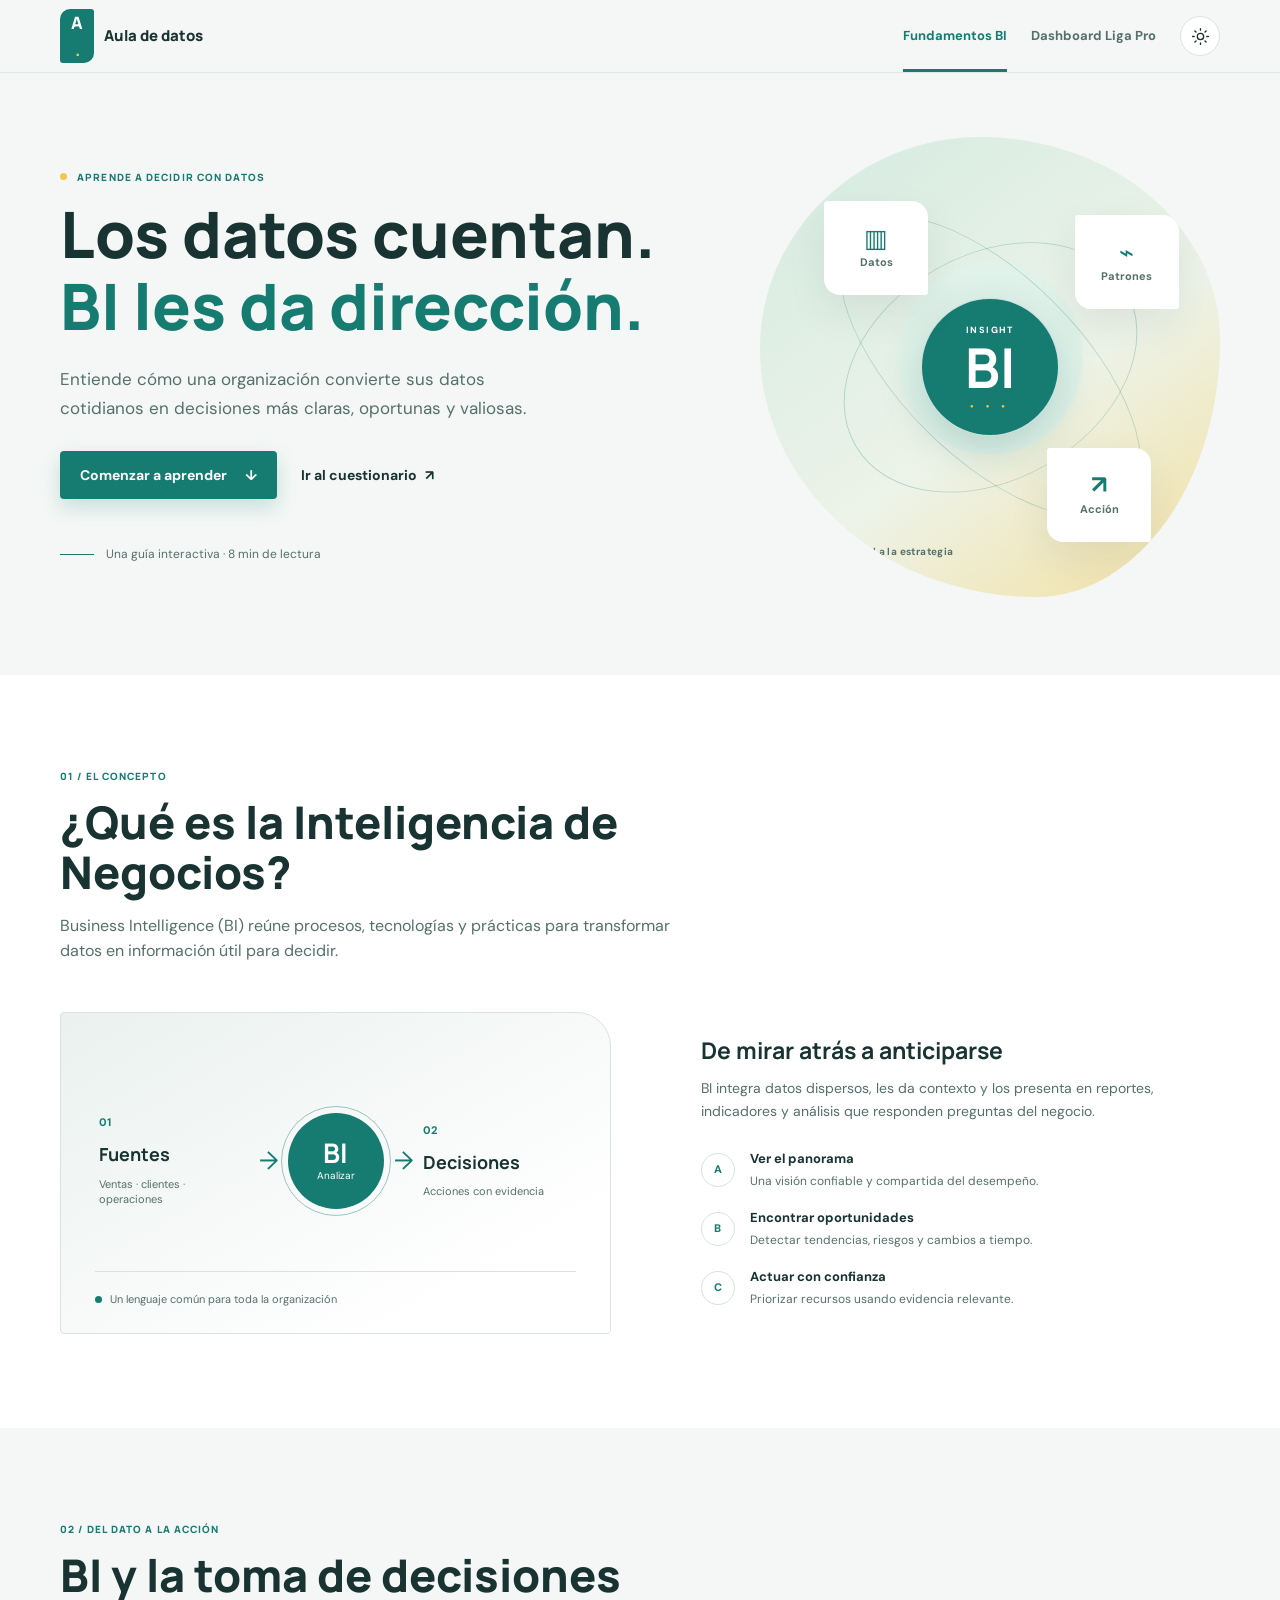
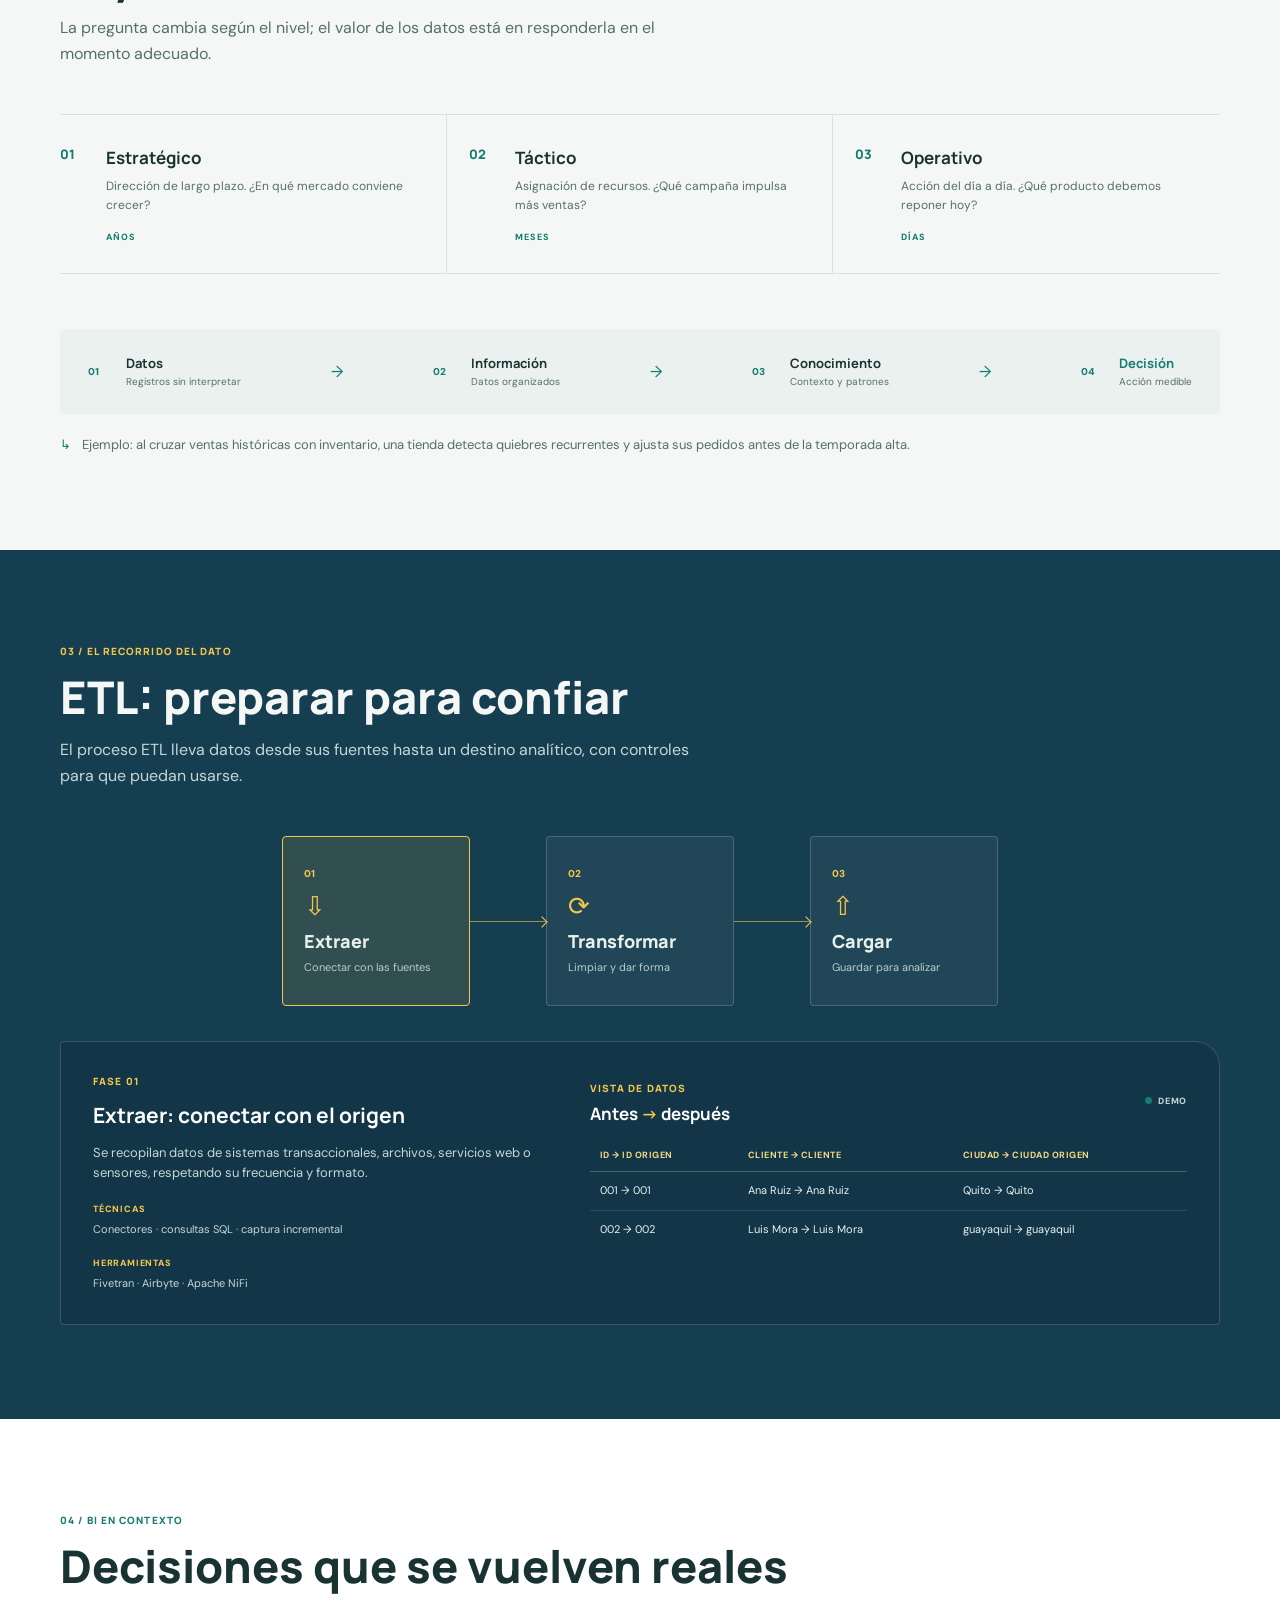
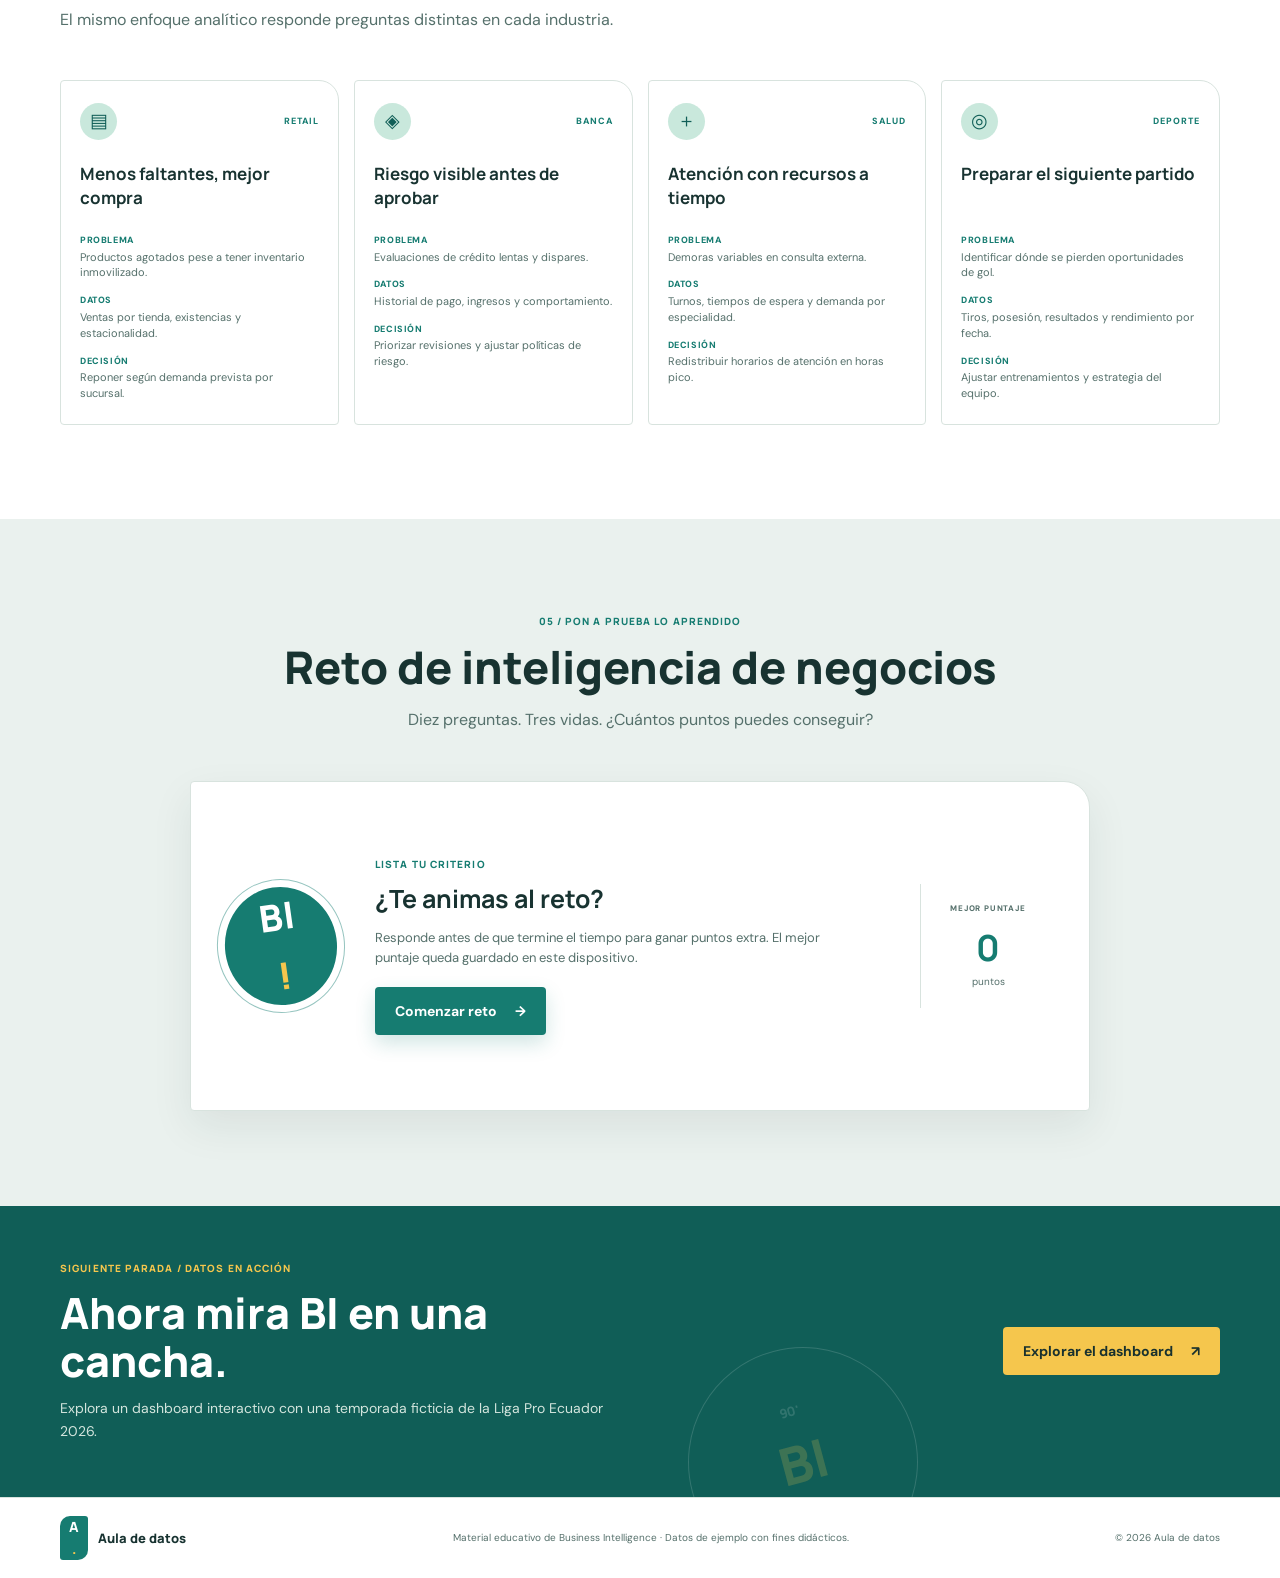
==== index.html @ c764fa33 "Versión 1 de mi sitio web sobre BI" ====
<!doctype html>
<html lang="es" data-theme="light">
<head>
	<meta charset="utf-8">
	<meta name="viewport" content="width=device-width, initial-scale=1">
	<meta name="description" content="Aprende los fundamentos de Business Intelligence, el proceso ETL y practica con un cuestionario interactivo.">
	<meta name="theme-color" content="#f4f7f5">
	<title>Fundamentos de BI | Aula de datos</title>
	<link rel="preconnect" href="https://fonts.googleapis.com">
	<link rel="preconnect" href="https://fonts.gstatic.com" crossorigin>
	<link href="https://fonts.googleapis.com/css2?family=DM+Sans:wght@400;500;600;700&family=Manrope:wght@500;600;700;800&display=swap" rel="stylesheet">
	<link rel="stylesheet" href="css/styles.css">
	<link rel="stylesheet" href="css/quiz.css">
	<script src="js/main.js" defer></script>
	<script src="js/quiz.js" defer></script>
</head>
<body>
	<a class="skip-link" href="#contenido">Saltar al contenido</a>
	<header class="site-header">
		<nav class="navbar container" aria-label="Navegación principal">
			<a class="brand" href="index.html" aria-label="Aula de datos, inicio">
				<span class="brand-mark" aria-hidden="true">A<span>.</span></span>
				<span>Aula de datos</span>
			</a>
			<button class="nav-toggle icon-button" type="button" aria-label="Abrir menú" aria-expanded="false" aria-controls="nav-links">
				<svg viewBox="0 0 24 24" aria-hidden="true"><path d="M4 7h16M4 12h16M4 17h16"/></svg>
			</button>
			<div class="nav-links" id="nav-links">
				<a class="nav-link active" aria-current="page" href="index.html">Fundamentos BI</a>
				<a class="nav-link" href="dashboard.html">Dashboard Liga Pro</a>
				<button class="theme-toggle icon-button" type="button" aria-label="Activar modo oscuro" title="Cambiar tema">
					<svg class="theme-sun" viewBox="0 0 24 24" aria-hidden="true"><circle cx="12" cy="12" r="4"/><path d="M12 2v2m0 16v2M4.93 4.93l1.42 1.42m11.3 11.3 1.42 1.42M2 12h2m16 0h2M4.93 19.07l1.42-1.42m11.3-11.3 1.42-1.42"/></svg>
				</button>
			</div>
		</nav>
	</header>

	<main id="contenido">
		<section class="hero container" aria-labelledby="hero-title">
			<div class="hero-copy">
				<p class="eyebrow"><span class="eyebrow-dot"></span> APRENDE A DECIDIR CON DATOS</p>
				<h1 id="hero-title">Los datos cuentan.<br><span>BI les da dirección.</span></h1>
				<p class="hero-lede">Entiende cómo una organización convierte sus datos cotidianos en decisiones más claras, oportunas y valiosas.</p>
				<div class="hero-actions">
					<a class="button button-primary" href="#que-es-bi">Comenzar a aprender <span aria-hidden="true">↓</span></a>
					<a class="text-link" href="#cuestionario">Ir al cuestionario <span aria-hidden="true">↗</span></a>
				</div>
				<div class="hero-meta"><span class="meta-rule"></span><span>Una guía interactiva · 8 min de lectura</span></div>
			</div>
			<div class="hero-art" aria-label="Ilustración de un flujo de información hacia decisiones" role="img">
				<div class="orbit orbit-one"></div><div class="orbit orbit-two"></div>
				<div class="data-node node-a"><span class="node-glyph">▥</span><span>Datos</span></div>
				<div class="data-node node-b"><span class="node-glyph">⌁</span><span>Patrones</span></div>
				<div class="data-node node-c"><span class="node-glyph">↗</span><span>Acción</span></div>
				<div class="hero-core"><span class="core-label">INSIGHT</span><strong>BI</strong><span class="core-dots">● ● ●</span></div>
				<span class="art-caption">De la señal a la estrategia</span>
			</div>
		</section>

		<section class="section section-paper" id="que-es-bi" aria-labelledby="bi-title">
			<div class="container">
				<div class="section-heading reveal">
					<p class="eyebrow">01 / EL CONCEPTO</p>
					<h2 id="bi-title">¿Qué es la Inteligencia de Negocios?</h2>
					<p>Business Intelligence (BI) reúne procesos, tecnologías y prácticas para transformar datos en información útil para decidir.</p>
				</div>
				<div class="bi-layout">
					<div class="bi-visual reveal" role="img" aria-label="Datos integrados y analizados se convierten en decisiones y resultados">
						<div class="bi-flow">
							<div class="flow-source"><span>01</span><b>Fuentes</b><small>Ventas · clientes · operaciones</small></div>
							<div class="flow-connector" aria-hidden="true">→</div>
							<div class="flow-hub"><span class="hub-ring"></span><b>BI</b><small>Analizar</small></div>
							<div class="flow-connector" aria-hidden="true">→</div>
							<div class="flow-source flow-outcome"><span>02</span><b>Decisiones</b><small>Acciones con evidencia</small></div>
						</div>
						<div class="visual-footnote"><span class="status-dot"></span> Un lenguaje común para toda la organización</div>
					</div>
					<div class="bi-copy reveal">
						<h3>De mirar atrás a anticiparse</h3>
						<p>BI integra datos dispersos, les da contexto y los presenta en reportes, indicadores y análisis que responden preguntas del negocio.</p>
						<div class="benefit-list">
							<div><span class="benefit-number">A</span><span><b>Ver el panorama</b><small>Una visión confiable y compartida del desempeño.</small></span></div>
							<div><span class="benefit-number">B</span><span><b>Encontrar oportunidades</b><small>Detectar tendencias, riesgos y cambios a tiempo.</small></span></div>
							<div><span class="benefit-number">C</span><span><b>Actuar con confianza</b><small>Priorizar recursos usando evidencia relevante.</small></span></div>
						</div>
					</div>
				</div>
			</div>
		</section>

		<section class="section" id="decisiones" aria-labelledby="decisiones-title">
			<div class="container">
				<div class="section-heading reveal">
					<p class="eyebrow">02 / DEL DATO A LA ACCIÓN</p>
					<h2 id="decisiones-title">BI y la toma de decisiones</h2>
					<p>La pregunta cambia según el nivel; el valor de los datos está en responderla en el momento adecuado.</p>
				</div>
				<div class="decision-grid">
					<article class="decision-card reveal"><span class="decision-index">01</span><div><h3>Estratégico</h3><p>Dirección de largo plazo. ¿En qué mercado conviene crecer?</p></div><span class="decision-horizon">AÑOS</span></article>
					<article class="decision-card reveal"><span class="decision-index">02</span><div><h3>Táctico</h3><p>Asignación de recursos. ¿Qué campaña impulsa más ventas?</p></div><span class="decision-horizon">MESES</span></article>
					<article class="decision-card reveal"><span class="decision-index">03</span><div><h3>Operativo</h3><p>Acción del día a día. ¿Qué producto debemos reponer hoy?</p></div><span class="decision-horizon">DÍAS</span></article>
				</div>
				<div class="knowledge-flow reveal" aria-label="Ciclo de creación de conocimiento">
					<div class="knowledge-step"><span>01</span><b>Datos</b><small>Registros sin interpretar</small></div><span class="flow-arrow" aria-hidden="true">→</span>
					<div class="knowledge-step"><span>02</span><b>Información</b><small>Datos organizados</small></div><span class="flow-arrow" aria-hidden="true">→</span>
					<div class="knowledge-step"><span>03</span><b>Conocimiento</b><small>Contexto y patrones</small></div><span class="flow-arrow" aria-hidden="true">→</span>
					<div class="knowledge-step knowledge-final"><span>04</span><b>Decisión</b><small>Acción medible</small></div>
				</div>
				<p class="decision-example reveal"><span aria-hidden="true">↳</span> Ejemplo: al cruzar ventas históricas con inventario, una tienda detecta quiebres recurrentes y ajusta sus pedidos antes de la temporada alta.</p>
			</div>
		</section>

		<section class="section section-ink" id="etl" aria-labelledby="etl-title">
			<div class="container">
				<div class="section-heading section-heading-light reveal">
					<p class="eyebrow">03 / EL RECORRIDO DEL DATO</p>
					<h2 id="etl-title">ETL: preparar para confiar</h2>
					<p>El proceso ETL lleva datos desde sus fuentes hasta un destino analítico, con controles para que puedan usarse.</p>
				</div>
				<div class="etl-flow reveal" role="group" aria-label="Selecciona una fase del proceso ETL">
					<button class="etl-phase is-active" type="button" data-etl-phase="extract" aria-pressed="true"><span class="etl-step">01</span><span class="etl-icon" aria-hidden="true">⇩</span><span class="etl-name">Extraer</span><span class="etl-desc">Conectar con las fuentes</span></button>
					<span class="etl-link" aria-hidden="true"></span>
					<button class="etl-phase" type="button" data-etl-phase="transform" aria-pressed="false"><span class="etl-step">02</span><span class="etl-icon" aria-hidden="true">⟳</span><span class="etl-name">Transformar</span><span class="etl-desc">Limpiar y dar forma</span></button>
					<span class="etl-link" aria-hidden="true"></span>
					<button class="etl-phase" type="button" data-etl-phase="load" aria-pressed="false"><span class="etl-step">03</span><span class="etl-icon" aria-hidden="true">⇧</span><span class="etl-name">Cargar</span><span class="etl-desc">Guardar para analizar</span></button>
				</div>
				<div class="etl-detail reveal" aria-live="polite">
					<div class="etl-description"><p class="eyebrow" id="etl-kicker">FASE 01</p><h3 id="etl-phase-title">Extraer: conectar con el origen</h3><p id="etl-phase-copy">Se recopilan datos de sistemas transaccionales, archivos, servicios web o sensores, respetando su frecuencia y formato.</p><div class="etl-techniques"><span class="technique-label">Técnicas</span><span id="etl-techniques">Conectores · consultas SQL · captura incremental</span></div><div class="etl-techniques"><span class="technique-label">Herramientas</span><span id="etl-tools">Fivetran · Airbyte · Apache NiFi</span></div></div>
					<div class="etl-demo"><div class="demo-heading"><div><span class="eyebrow">VISTA DE DATOS</span><h3>Antes <span aria-hidden="true">→</span> después</h3></div><span class="live-tag"><span></span> DEMO</span></div><div class="table-scroll"><table class="data-table"><caption class="visually-hidden">Ejemplo de datos en la fase ETL seleccionada</caption><thead id="etl-table-head"></thead><tbody id="etl-table-body"></tbody></table></div></div>
				</div>
			</div>
		</section>

		<section class="section section-paper" id="casos" aria-labelledby="casos-title">
			<div class="container">
				<div class="section-heading reveal"><p class="eyebrow">04 / BI EN CONTEXTO</p><h2 id="casos-title">Decisiones que se vuelven reales</h2><p>El mismo enfoque analítico responde preguntas distintas en cada industria.</p></div>
				<div class="case-grid">
					<article class="case-card reveal"><div class="case-top"><span class="case-icon" aria-hidden="true">▤</span><span class="case-category">RETAIL</span></div><h3>Menos faltantes, mejor compra</h3><dl><div><dt>Problema</dt><dd>Productos agotados pese a tener inventario inmovilizado.</dd></div><div><dt>Datos</dt><dd>Ventas por tienda, existencias y estacionalidad.</dd></div><div><dt>Decisión</dt><dd>Reponer según demanda prevista por sucursal.</dd></div></dl></article>
					<article class="case-card reveal"><div class="case-top"><span class="case-icon" aria-hidden="true">◈</span><span class="case-category">BANCA</span></div><h3>Riesgo visible antes de aprobar</h3><dl><div><dt>Problema</dt><dd>Evaluaciones de crédito lentas y dispares.</dd></div><div><dt>Datos</dt><dd>Historial de pago, ingresos y comportamiento.</dd></div><div><dt>Decisión</dt><dd>Priorizar revisiones y ajustar políticas de riesgo.</dd></div></dl></article>
					<article class="case-card reveal"><div class="case-top"><span class="case-icon" aria-hidden="true">＋</span><span class="case-category">SALUD</span></div><h3>Atención con recursos a tiempo</h3><dl><div><dt>Problema</dt><dd>Demoras variables en consulta externa.</dd></div><div><dt>Datos</dt><dd>Turnos, tiempos de espera y demanda por especialidad.</dd></div><div><dt>Decisión</dt><dd>Redistribuir horarios de atención en horas pico.</dd></div></dl></article>
					<article class="case-card reveal"><div class="case-top"><span class="case-icon" aria-hidden="true">◎</span><span class="case-category">DEPORTE</span></div><h3>Preparar el siguiente partido</h3><dl><div><dt>Problema</dt><dd>Identificar dónde se pierden oportunidades de gol.</dd></div><div><dt>Datos</dt><dd>Tiros, posesión, resultados y rendimiento por fecha.</dd></div><div><dt>Decisión</dt><dd>Ajustar entrenamientos y estrategia del equipo.</dd></div></dl></article>
				</div>
			</div>
		</section>

		<section class="section quiz-section" id="cuestionario" aria-labelledby="quiz-title">
			<div class="container">
				<div class="section-heading reveal"><p class="eyebrow">05 / PON A PRUEBA LO APRENDIDO</p><h2 id="quiz-title">Reto de inteligencia de negocios</h2><p>Diez preguntas. Tres vidas. ¿Cuántos puntos puedes conseguir?</p></div>
				<div class="quiz-shell reveal" id="quiz-app" aria-live="polite">
					<div class="quiz-start" id="quiz-start">
						<div class="quiz-badge" aria-hidden="true">BI<span>!</span></div>
						<div class="quiz-start-copy"><p class="eyebrow">LISTA TU CRITERIO</p><h3>¿Te animas al reto?</h3><p>Responde antes de que termine el tiempo para ganar puntos extra. El mejor puntaje queda guardado en este dispositivo.</p><button class="button button-primary" type="button" id="quiz-start-button">Comenzar reto <span aria-hidden="true">→</span></button></div>
						<div class="best-score"><span>MEJOR PUNTAJE</span><strong id="best-score-value">0</strong><small>puntos</small></div>
					</div>
					<div class="quiz-game" id="quiz-game" hidden>
						<div class="quiz-topline"><div class="quiz-progress-label"><span id="question-counter">Pregunta 1 de 10</span><span id="score-label">0 puntos</span></div><div class="progress-track" role="progressbar" aria-label="Progreso del cuestionario" aria-valuemin="0" aria-valuemax="10" aria-valuenow="0"><span id="quiz-progress"></span></div><div class="quiz-status"><span class="streak-indicator" id="streak-indicator" aria-label="Racha de 0 aciertos">♨ <b id="streak-count">0</b></span><span class="lives" id="lives-indicator" aria-label="3 vidas restantes">♥ ♥ ♥</span></div></div>
						<div class="timer-row"><span>TIEMPO</span><div class="timer-track" role="progressbar" aria-label="Tiempo para responder" aria-valuemin="0" aria-valuemax="20" aria-valuenow="20"><span id="quiz-timer-bar"></span></div><strong id="quiz-timer">20</strong></div>
						<div class="question-area" id="question-area"><p class="eyebrow" id="question-topic">CONCEPTOS BI</p><h3 id="question-text" tabindex="-1"></h3><div class="answer-grid" id="answer-options"></div><div class="quiz-feedback" id="quiz-feedback" role="status" aria-live="assertive" hidden></div></div>
						<button class="button button-primary quiz-next" id="quiz-next" type="button" hidden>Siguiente pregunta <span aria-hidden="true">→</span></button>
					</div>
					<div class="quiz-result" id="quiz-result" hidden tabindex="-1"></div>
				</div>
			</div>
		</section>

		<section class="dashboard-cta" aria-labelledby="cta-title">
			<div class="container cta-inner reveal"><div><p class="eyebrow">SIGUIENTE PARADA / DATOS EN ACCIÓN</p><h2 id="cta-title">Ahora mira BI en una cancha.</h2><p>Explora un dashboard interactivo con una temporada ficticia de la Liga Pro Ecuador 2026.</p></div><a class="button button-light" href="dashboard.html">Explorar el dashboard <span aria-hidden="true">↗</span></a><div class="cta-score" aria-hidden="true"><span>90'</span><span>BI</span><span>2026</span></div></div>
		</section>
	</main>

	<footer class="site-footer"><div class="container footer-inner"><a class="brand footer-brand" href="index.html"><span class="brand-mark">A<span>.</span></span><span>Aula de datos</span></a><p>Material educativo de Business Intelligence · Datos de ejemplo con fines didácticos.</p><span>© 2026 Aula de datos</span></div></footer>
</body>
</html>
---- css/styles.css ----
:root {
  color-scheme: light;
  --ink: #183331;
  --ink-soft: #55706b;
  --paper: #f4f7f5;
  --surface: #ffffff;
  --surface-alt: #eaf1ee;
  --line: #d8e3de;
  --teal: #167c71;
  --teal-dark: #105e57;
  --teal-soft: #c9e8dc;
  --blue: #163e51;
  --yellow: #f5c64d;
  --coral: #d76f57;
  --shadow: 0 16px 42px rgba(24, 51, 49, .08);
  --font-body: 'DM Sans', sans-serif;
  --font-display: 'Manrope', sans-serif;
  font-family: var(--font-body);
  font-synthesis: none;
  text-rendering: optimizeLegibility;
}
:root[data-theme="dark"] {
  color-scheme: dark;
  --ink: #e5f1ec;
  --ink-soft: #a7bcb5;
  --paper: #11201e;
  --surface: #182a27;
  --surface-alt: #203632;
  --line: #35504a;
  --teal: #72d2bf;
  --teal-dark: #92e4d0;
  --teal-soft: #264d45;
  --blue: #c1dfe5;
  --yellow: #f6ce68;
  --coral: #f19a7f;
  --shadow: 0 16px 42px rgba(0, 0, 0, .2);
}
* { box-sizing: border-box; }
html { scroll-behavior: smooth; scroll-padding-top: 92px; }
body { margin: 0; background: var(--paper); color: var(--ink); font-family: var(--font-body); font-size: 16px; line-height: 1.6; transition: background-color .25s, color .25s; }
button, input, select { font: inherit; }
button, a, input, select { -webkit-tap-highlight-color: transparent; }
a { color: inherit; }
button { color: inherit; }
:focus-visible { outline: 3px solid var(--yellow); outline-offset: 3px; }
::selection { color: #102a27; background: var(--yellow); }
.container { width: min(1160px, calc(100% - 40px)); margin-inline: auto; }
.visually-hidden { position: absolute !important; width: 1px; height: 1px; padding: 0; margin: -1px; overflow: hidden; clip: rect(0, 0, 0, 0); white-space: nowrap; border: 0; }
.skip-link { position: fixed; z-index: 1000; top: 8px; left: 8px; padding: 10px 16px; transform: translateY(-150%); border-radius: 4px; background: var(--yellow); color: #142b28; font-weight: 700; }
.skip-link:focus { transform: translateY(0); }
.site-header { position: sticky; z-index: 50; top: 0; border-bottom: 1px solid color-mix(in srgb, var(--line), transparent 30%); background: color-mix(in srgb, var(--paper), transparent 5%); backdrop-filter: blur(16px); }
.navbar { min-height: 72px; display: flex; justify-content: space-between; align-items: center; gap: 24px; }
.brand { display: inline-flex; align-items: center; gap: 10px; color: var(--ink); font-family: var(--font-display); font-size: 15px; font-weight: 800; text-decoration: none; white-space: nowrap; }
.brand-mark { display: grid; width: 34px; aspect-ratio: 1; place-items: center; border-radius: 10px 3px 10px 3px; background: var(--teal); color: #fff; font-size: 17px; }
.brand-mark span { color: var(--yellow); }
.nav-links { display: flex; align-items: center; gap: 24px; }
.nav-link { position: relative; color: var(--ink-soft); font-size: 13px; font-weight: 700; text-decoration: none; transition: color .2s; }
.nav-link:hover, .nav-link.active { color: var(--teal); }
.nav-link.active::after { position: absolute; right: 0; bottom: -26px; left: 0; height: 3px; background: var(--teal); content: ''; }
.icon-button { display: grid; width: 40px; height: 40px; place-items: center; padding: 0; border: 1px solid var(--line); border-radius: 50%; background: var(--surface); cursor: pointer; transition: border-color .2s, transform .2s; }
.icon-button:hover { transform: translateY(-2px); border-color: var(--teal); }
.icon-button svg { width: 19px; fill: none; stroke: currentColor; stroke-linecap: round; stroke-linejoin: round; stroke-width: 1.7; }
.nav-toggle { display: none; }
.theme-toggle { color: var(--ink); }
.button { display: inline-flex; min-height: 48px; align-items: center; justify-content: center; gap: 18px; padding: 0 20px; border: 0; border-radius: 4px; font-size: 14px; font-weight: 700; text-decoration: none; cursor: pointer; transition: transform .2s, background-color .2s, box-shadow .2s; }
.button:hover { transform: translateY(-2px); }
.button-primary { background: var(--teal); color: #fff; box-shadow: 0 8px 20px rgba(22, 124, 113, .2); }
.button-primary:hover { background: var(--teal-dark); }
.button-light { background: var(--yellow); color: #19312e; }
.text-link { display: inline-flex; align-items: center; gap: 8px; color: var(--ink); font-size: 14px; font-weight: 700; text-decoration: none; }
.text-link:hover { color: var(--teal); }
.eyebrow { margin: 0 0 14px; color: var(--teal); font-family: var(--font-display); font-size: 10px; font-weight: 800; letter-spacing: 1.1px; line-height: 1.4; }
.eyebrow-dot { display: inline-block; width: 7px; height: 7px; margin-right: 7px; border-radius: 50%; background: var(--yellow); vertical-align: 1px; }
.hero { position: relative; display: grid; min-height: 570px; grid-template-columns: 1.08fr .92fr; align-items: center; gap: 48px; padding-block: 64px 78px; }
.hero-copy { position: relative; z-index: 1; max-width: 630px; }
.hero h1, .section-heading h2, .dashboard-cta h2 { margin: 0; font-family: var(--font-display); font-weight: 800; letter-spacing: 0; line-height: 1.12; }
.hero h1 { font-size: clamp(42px, 5vw, 68px); }
.hero h1 span { color: var(--teal); }
.hero-lede { max-width: 505px; margin: 24px 0 28px; color: var(--ink-soft); font-size: 17px; line-height: 1.7; }
.hero-actions { display: flex; align-items: center; flex-wrap: wrap; gap: 24px; }
.hero-meta { display: flex; align-items: center; gap: 12px; margin-top: 46px; color: var(--ink-soft); font-size: 12px; }
.meta-rule { width: 34px; height: 1px; background: var(--teal); }
.hero-art { position: relative; width: min(100%, 460px); aspect-ratio: 1; justify-self: end; overflow: hidden; border-radius: 48% 52% 40% 60% / 46% 44% 56% 54%; background: radial-gradient(ellipse at 50% 48%, #e0f2e9 0 28%, transparent 29%), linear-gradient(145deg, #d4ebe1, #edf3e8 58%, #f3df9e); }
:root[data-theme="dark"] .hero-art { background: radial-gradient(ellipse at 50% 48%, #2c574c 0 28%, transparent 29%), linear-gradient(145deg, #254b43, #213d39 58%, #665835); }
.orbit { position: absolute; inset: 16%; border: 1px solid rgba(22, 124, 113, .26); border-radius: 50%; transform: rotate(-30deg) scaleY(.72); }
.orbit-two { inset: 24% 8%; transform: rotate(45deg) scaleY(.76); }
.hero-core { position: absolute; top: 50%; left: 50%; display: flex; width: 138px; aspect-ratio: 1; flex-direction: column; align-items: center; justify-content: center; transform: translate(-50%, -50%); border: 1px solid rgba(255,255,255,.78); border-radius: 50%; background: var(--teal); color: #fff; box-shadow: 0 16px 44px rgba(16, 94, 87, .2); }
.hero-core strong { font-family: var(--font-display); font-size: 55px; line-height: 1; }
.core-label { margin-bottom: 3px; font-size: 9px; font-weight: 800; letter-spacing: 1.4px; }
.core-dots { margin-top: 7px; color: var(--yellow); font-size: 6px; letter-spacing: 5px; }
.data-node { position: absolute; z-index: 2; display: flex; width: 104px; min-height: 94px; flex-direction: column; align-items: center; justify-content: center; gap: 2px; border: 1px solid rgba(255,255,255,.8); border-radius: 3px 16px 3px 16px; background: var(--surface); box-shadow: var(--shadow); color: var(--ink-soft); font-size: 11px; font-weight: 700; }
.node-glyph { color: var(--teal); font-size: 25px; line-height: 1.1; }
.node-a { top: 14%; left: 14%; }.node-b { top: 17%; right: 9%; }.node-c { right: 15%; bottom: 12%; }
.art-caption { position: absolute; bottom: 8%; left: 13%; color: var(--ink-soft); font-size: 10px; font-weight: 700; letter-spacing: .4px; }
.section { padding-block: 94px; }
.section-paper { background: var(--surface); }
.section-heading { max-width: 760px; margin-bottom: 48px; }
.section-heading h2 { font-size: clamp(30px, 4vw, 45px); }
.section-heading > p:last-child { max-width: 650px; margin: 15px 0 0; color: var(--ink-soft); font-size: 16px; }
.bi-layout { display: grid; grid-template-columns: 1.03fr .97fr; align-items: center; gap: clamp(32px, 7vw, 92px); }
.bi-visual { padding: 38px 34px 24px; border: 1px solid var(--line); border-radius: 4px 34px 4px 4px; background: linear-gradient(150deg, var(--surface-alt), var(--surface) 80%); }
.bi-flow { display: flex; min-height: 220px; align-items: center; justify-content: center; gap: 10px; }
.flow-source { display: flex; width: 31%; min-width: 100px; flex-direction: column; align-items: flex-start; gap: 8px; }
.flow-source > span { color: var(--teal); font-size: 11px; font-weight: 800; }
.flow-source b { font-family: var(--font-display); font-size: 18px; }
.flow-source small { color: var(--ink-soft); font-size: 11px; line-height: 1.4; }
.flow-connector { color: var(--teal); font-size: 25px; }
.flow-hub { position: relative; display: flex; width: 96px; aspect-ratio: 1; flex: 0 0 96px; flex-direction: column; align-items: center; justify-content: center; border-radius: 50%; background: var(--teal); color: #fff; }
.flow-hub b { font-family: var(--font-display); font-size: 27px; line-height: 1.1; }.flow-hub small { font-size: 10px; }
.hub-ring { position: absolute; inset: -7px; border: 1px solid var(--teal); border-radius: 50%; opacity: .42; }
.visual-footnote { display: flex; align-items: center; gap: 8px; padding-top: 19px; border-top: 1px solid var(--line); color: var(--ink-soft); font-size: 11px; }
.status-dot, .live-tag span { width: 7px; height: 7px; border-radius: 50%; background: var(--teal); }
.bi-copy h3, .etl-description h3 { margin: 0 0 11px; font-family: var(--font-display); font-size: 23px; line-height: 1.3; }
.bi-copy > p { margin: 0; color: var(--ink-soft); font-size: 14px; }
.benefit-list { display: grid; gap: 17px; margin-top: 27px; }
.benefit-list > div { display: flex; align-items: center; gap: 15px; }
.benefit-number { display: grid; width: 34px; height: 34px; flex: 0 0 34px; place-items: center; border: 1px solid var(--line); border-radius: 50%; color: var(--teal); font-size: 11px; font-weight: 800; }
.benefit-list b, .benefit-list small { display: block; }.benefit-list b { font-size: 13px; }.benefit-list small { margin-top: 2px; color: var(--ink-soft); font-size: 12px; }
.decision-grid { display: grid; grid-template-columns: repeat(3, 1fr); border-block: 1px solid var(--line); }
.decision-card { display: grid; min-height: 158px; grid-template-columns: 34px 1fr; align-content: center; gap: 12px; padding: 20px 22px; border-right: 1px solid var(--line); }
.decision-card:first-child { padding-left: 0; }.decision-card:last-child { border-right: 0; }
.decision-index { color: var(--teal); font-family: var(--font-display); font-size: 13px; font-weight: 800; }
.decision-card h3 { margin: 0 0 6px; font-family: var(--font-display); font-size: 17px; }.decision-card p { margin: 0; color: var(--ink-soft); font-size: 12px; line-height: 1.55; }
.decision-horizon { grid-column: 2; margin-top: 4px; color: var(--teal); font-size: 9px; font-weight: 800; letter-spacing: 1px; }
.knowledge-flow { display: flex; align-items: center; justify-content: space-between; gap: 10px; margin-top: 55px; padding: 24px 28px; border-radius: 4px; background: var(--surface-alt); }
.knowledge-step { display: grid; grid-template-columns: 30px 1fr; align-items: center; column-gap: 8px; min-width: 0; }
.knowledge-step > span { grid-row: span 2; color: var(--teal); font-size: 10px; font-weight: 800; }.knowledge-step b { font-family: var(--font-display); font-size: 13px; }.knowledge-step small { color: var(--ink-soft); font-size: 10px; }
.knowledge-final b { color: var(--teal); }.flow-arrow { color: var(--teal); }
.decision-example { margin: 21px 0 0; color: var(--ink-soft); font-size: 13px; }.decision-example span { margin-right: 8px; color: var(--teal); font-weight: 800; }
.section-ink { overflow: hidden; background: var(--blue); color: #f4f7f5; }
.section-heading-light .eyebrow { color: var(--yellow); }.section-heading-light > p:last-child { color: #c4d7d5; }
.etl-flow { display: flex; align-items: center; justify-content: center; margin: 0 0 35px; }
.etl-phase { display: flex; width: 188px; min-height: 170px; flex-direction: column; align-items: flex-start; justify-content: center; gap: 4px; padding: 21px; border: 1px solid rgba(255,255,255,.19); border-radius: 4px; background: rgba(255,255,255,.045); color: #e8f0eb; text-align: left; cursor: pointer; transition: background .2s, border-color .2s, transform .2s; }
.etl-phase:hover { transform: translateY(-3px); border-color: rgba(245,198,77,.7); }.etl-phase.is-active { border-color: var(--yellow); background: rgba(245,198,77,.12); }
.etl-step { color: var(--yellow); font-size: 10px; font-weight: 800; }.etl-icon { margin: 7px 0 4px; color: var(--yellow); font-size: 26px; line-height: 1; }.etl-name { font-family: var(--font-display); font-size: 18px; font-weight: 800; }.etl-desc { color: #b8ceca; font-size: 11px; }
.etl-link { position: relative; width: min(10vw, 76px); height: 1px; background: rgba(245,198,77,.6); }.etl-link::after { position: absolute; top: -3px; right: 0; width: 7px; height: 7px; transform: rotate(45deg); border-top: 1px solid var(--yellow); border-right: 1px solid var(--yellow); content: ''; }
.etl-detail { display: grid; grid-template-columns: .86fr 1.14fr; gap: 46px; padding: 32px; border: 1px solid rgba(255,255,255,.16); border-radius: 4px 25px 4px 4px; background: rgba(8, 27, 37, .22); }
.etl-description .eyebrow { color: var(--yellow); }.etl-description h3 { color: #fff; font-size: 21px; }.etl-description > p:not(.eyebrow) { color: #c4d7d5; font-size: 13px; }
.etl-techniques { display: grid; gap: 4px; margin-top: 18px; color: #c4d7d5; font-size: 11px; }.technique-label { color: var(--yellow); font-size: 9px; font-weight: 800; letter-spacing: .8px; text-transform: uppercase; }
.demo-heading { display: flex; align-items: center; justify-content: space-between; margin-bottom: 12px; }.demo-heading .eyebrow { margin-bottom: 4px; color: var(--yellow); }.demo-heading h3 { margin: 0; color: #fff; font-family: var(--font-display); font-size: 17px; }.demo-heading h3 span { color: var(--yellow); }
.live-tag { display: inline-flex; align-items: center; gap: 6px; color: #c4d7d5; font-size: 9px; font-weight: 800; letter-spacing: .7px; }
.table-scroll { width: 100%; overflow-x: auto; }.data-table { width: 100%; border-collapse: collapse; color: #eaf2ef; font-size: 11px; text-align: left; white-space: nowrap; }.data-table th { padding: 9px 10px; border-bottom: 1px solid rgba(255,255,255,.24); color: #f5d984; font-size: 9px; letter-spacing: .5px; text-transform: uppercase; }.data-table td { padding: 10px; border-bottom: 1px solid rgba(255,255,255,.1); }.data-table tbody tr:last-child td { border-bottom: 0; }
.case-grid { display: grid; grid-template-columns: repeat(4, 1fr); gap: 15px; }
.case-card { min-height: 340px; padding: 22px 19px; border: 1px solid var(--line); border-radius: 4px 20px 4px 4px; background: var(--surface); transition: transform .25s, box-shadow .25s; }.case-card:hover { transform: translateY(-5px); box-shadow: var(--shadow); }
.case-top { display: flex; align-items: center; justify-content: space-between; }.case-icon { display: grid; width: 37px; height: 37px; place-items: center; border-radius: 50%; background: var(--teal-soft); color: var(--teal-dark); font-size: 19px; }.case-category { color: var(--teal); font-size: 9px; font-weight: 800; letter-spacing: 1px; }
.case-card h3 { min-height: 52px; margin: 22px 0 19px; font-family: var(--font-display); font-size: 17px; line-height: 1.4; }.case-card dl { display: grid; gap: 12px; margin: 0; }.case-card dl div { display: grid; gap: 2px; }.case-card dt { color: var(--teal); font-size: 9px; font-weight: 800; letter-spacing: .6px; text-transform: uppercase; }.case-card dd { margin: 0; color: var(--ink-soft); font-size: 11px; line-height: 1.45; }
.quiz-section { padding-block: 95px; background: var(--surface-alt); }.quiz-section .section-heading { margin-inline: auto; text-align: center; }.quiz-section .section-heading > p:last-child { margin-inline: auto; }
.dashboard-cta { overflow: hidden; background: var(--teal-dark); color: #fff; }.cta-inner { position: relative; display: flex; min-height: 270px; align-items: center; justify-content: space-between; gap: 32px; padding-block: 55px; }.dashboard-cta .eyebrow { color: var(--yellow); }.dashboard-cta h2 { max-width: 540px; font-size: clamp(29px, 4vw, 43px); }.dashboard-cta p:not(.eyebrow) { max-width: 560px; margin: 12px 0 0; color: #d3e5dd; font-size: 14px; }.cta-inner > .button { position: relative; z-index: 2; flex: 0 0 auto; }
.cta-score { position: absolute; right: 26%; bottom: -80px; display: flex; width: 230px; aspect-ratio: 1; flex-direction: column; align-items: center; justify-content: center; border: 1px solid rgba(255,255,255,.15); border-radius: 50%; color: rgba(255,255,255,.14); font-family: var(--font-display); font-size: 13px; font-weight: 800; transform: rotate(-15deg); }.cta-score span:nth-child(2) { color: rgba(245,198,77,.2); font-size: 52px; }
.site-footer { border-top: 1px solid var(--line); background: var(--surface); }.footer-inner { display: flex; min-height: 80px; align-items: center; justify-content: space-between; gap: 20px; }.footer-brand { font-size: 13px; }.footer-brand .brand-mark { width: 28px; font-size: 14px; }.footer-inner p, .footer-inner > span { color: var(--ink-soft); font-size: 10px; }
.reveal { opacity: 0; transform: translateY(16px); transition: opacity .55s ease, transform .55s ease; }.reveal.is-visible { opacity: 1; transform: translateY(0); }
@media (prefers-reduced-motion: reduce) { *, *::before, *::after { scroll-behavior: auto !important; animation-duration: .01ms !important; animation-iteration-count: 1 !important; transition-duration: .01ms !important; }.reveal { opacity: 1; transform: none; } }
@media (max-width: 900px) { .hero { min-height: 500px; gap: 20px; }.hero-art { width: 100%; }.bi-layout { gap: 35px; }.case-grid { grid-template-columns: repeat(2, 1fr); }.case-card { min-height: 300px; }.etl-detail { gap: 25px; padding: 25px; } }
@media (max-width: 700px) { .container { width: min(100% - 32px, 560px); }.navbar { min-height: 64px; }.nav-toggle { display: grid; margin-left: auto; }.nav-links { position: absolute; top: calc(100% + 1px); right: 0; left: 0; display: none; align-items: stretch; gap: 0; padding: 10px 20px 18px; border-bottom: 1px solid var(--line); background: var(--paper); box-shadow: var(--shadow); }.nav-links.is-open { display: flex; flex-direction: column; }.nav-link { padding: 12px 5px; }.nav-link.active::after { right: auto; bottom: 6px; width: 30px; }.theme-toggle { margin-top: 8px; }.hero { min-height: unset; grid-template-columns: 1fr; gap: 12px; padding-block: 66px 50px; }.hero h1 { font-size: clamp(42px, 11vw, 58px); }.hero-lede { font-size: 15px; }.hero-art { width: min(92%, 390px); justify-self: center; }.hero-meta { margin-top: 28px; }.section { padding-block: 68px; }.section-heading { margin-bottom: 34px; }.section-heading h2 { font-size: 32px; }.section-heading > p:last-child { font-size: 14px; }.bi-layout { grid-template-columns: 1fr; gap: 30px; }.bi-visual { padding: 24px 18px 18px; }.bi-flow { min-height: 170px; gap: 5px; }.flow-source { min-width: 75px; }.flow-source b { font-size: 15px; }.flow-source small { font-size: 9px; }.flow-hub { width: 75px; flex-basis: 75px; }.decision-grid { grid-template-columns: 1fr; }.decision-card, .decision-card:first-child { min-height: 118px; padding: 19px 5px; border-right: 0; border-bottom: 1px solid var(--line); }.decision-card:last-child { border-bottom: 0; }.knowledge-flow { display: grid; grid-template-columns: 1fr 22px 1fr; gap: 15px 8px; margin-top: 34px; padding: 20px 14px; }.knowledge-flow .flow-arrow:nth-of-type(2) { display: none; }.knowledge-step { grid-template-columns: 22px 1fr; }.knowledge-step b { font-size: 12px; }.knowledge-step small { font-size: 9px; }.etl-flow { gap: 5px; }.etl-phase { width: 31%; min-height: 140px; padding: 12px; }.etl-name { font-size: 15px; }.etl-desc { font-size: 9px; }.etl-link { width: 5%; }.etl-detail { grid-template-columns: 1fr; gap: 26px; padding: 22px 17px; }.case-grid { grid-template-columns: 1fr; gap: 12px; }.case-card { min-height: 0; }.case-card h3 { min-height: 0; margin: 15px 0; }.case-card dl { grid-template-columns: repeat(3, 1fr); gap: 10px; }.case-card dd { font-size: 10px; }.cta-inner { min-height: 300px; flex-direction: column; align-items: flex-start; justify-content: center; gap: 24px; padding-block: 42px; }.cta-inner > .button { align-self: flex-start; }.cta-score { right: -20px; bottom: -94px; }.footer-inner { min-height: 0; flex-wrap: wrap; justify-content: flex-start; gap: 10px 20px; padding-block: 20px; }.footer-inner p { order: 3; flex-basis: 100%; margin: 0; }.footer-inner > span { margin-left: auto; } }
@media (max-width: 420px) { .hero-actions { align-items: flex-start; flex-direction: column; gap: 16px; }.hero-art { width: 100%; }.data-node { width: 85px; min-height: 80px; }.case-card dl { grid-template-columns: 1fr; }.case-card dl div { grid-template-columns: 68px 1fr; align-items: baseline; }.knowledge-flow { grid-template-columns: 1fr 18px 1fr; }.flow-arrow { font-size: 12px; } }
---- css/quiz.css ----
.quiz-shell { position: relative; max-width: 900px; min-height: 330px; margin-inline: auto; padding: 34px; border: 1px solid var(--line); border-radius: 4px 26px 4px 4px; background: var(--surface); box-shadow: var(--shadow); }
.quiz-start { display: grid; min-height: 260px; grid-template-columns: 120px 1fr 135px; align-items: center; gap: 30px; }
.quiz-badge { position: relative; display: grid; width: 112px; aspect-ratio: 1; place-items: center; border-radius: 50%; background: var(--teal); color: white; font-family: var(--font-display); font-size: 37px; font-weight: 800; transform: rotate(-8deg); }
.quiz-badge::before { position: absolute; inset: -8px; border: 1px solid var(--teal); border-radius: 50%; content: ''; opacity: .45; }
.quiz-badge span { color: var(--yellow); }
.quiz-start-copy .eyebrow { margin-bottom: 8px; }.quiz-start-copy h3 { margin: 0; font-family: var(--font-display); font-size: 25px; }.quiz-start-copy p:not(.eyebrow) { max-width: 480px; margin: 9px 0 18px; color: var(--ink-soft); font-size: 13px; }
.best-score { display: flex; align-items: center; flex-direction: column; padding: 18px 10px; border-left: 1px solid var(--line); }.best-score span { color: var(--ink-soft); font-size: 8px; font-weight: 800; letter-spacing: .8px; text-align: center; }.best-score strong { margin: 4px 0 -3px; color: var(--teal); font-family: var(--font-display); font-size: 36px; }.best-score small { color: var(--ink-soft); font-size: 10px; }
.quiz-game { max-width: 740px; margin-inline: auto; }.quiz-topline { margin-bottom: 13px; }.quiz-progress-label { display: flex; justify-content: space-between; margin-bottom: 8px; font-size: 12px; font-weight: 700; }.quiz-progress-label span:last-child { color: var(--teal); }.progress-track, .timer-track { overflow: hidden; height: 6px; border-radius: 9px; background: var(--surface-alt); }.progress-track > span, .timer-track > span { display: block; width: 0; height: 100%; border-radius: inherit; background: var(--teal); transition: width .35s ease; }.quiz-status { display: flex; justify-content: space-between; margin-top: 10px; }.streak-indicator { color: #c56c39; font-size: 14px; }.streak-indicator b { color: var(--ink); font-size: 12px; }.lives { color: #dc6c64; font-size: 14px; letter-spacing: 3px; white-space: nowrap; }
.timer-row { display: flex; align-items: center; gap: 10px; margin: 15px 0 24px; }.timer-row > span { color: var(--ink-soft); font-size: 9px; font-weight: 800; letter-spacing: .7px; }.timer-track { height: 5px; flex: 1; }.timer-track > span { width: 100%; background: var(--yellow); transition: width 1s linear, background-color .2s; }.timer-track > span.timer-low { background: var(--coral); }.timer-row strong { width: 23px; color: var(--ink); font-size: 12px; text-align: right; }
.question-area { animation: question-in .32s ease both; }.question-area > .eyebrow { margin-bottom: 7px; }.question-area h3 { margin: 0 0 19px; font-family: var(--font-display); font-size: clamp(20px, 3vw, 26px); line-height: 1.35; }.answer-grid { display: grid; grid-template-columns: repeat(2, minmax(0, 1fr)); gap: 10px; }.answer-option { display: flex; min-height: 52px; align-items: center; gap: 12px; padding: 12px 14px; border: 1px solid var(--line); border-radius: 3px 12px 3px 3px; background: var(--surface); color: var(--ink); font-size: 13px; text-align: left; cursor: pointer; transition: background .18s, border-color .18s, transform .18s; }.answer-option:hover:not(:disabled) { transform: translateY(-2px); border-color: var(--teal); background: var(--surface-alt); }.answer-option:disabled { cursor: default; }.answer-key { display: grid; width: 25px; height: 25px; flex: 0 0 25px; place-items: center; border: 1px solid var(--line); border-radius: 50%; color: var(--teal); font-size: 10px; font-weight: 800; }.answer-option.is-correct { border-color: #319578; background: color-mix(in srgb, #78c8a7, var(--surface) 78%); }.answer-option.is-wrong { border-color: #d76f57; background: color-mix(in srgb, #eaa18b, var(--surface) 80%); }.answer-option.is-correct .answer-key { border-color: #319578; background: #319578; color: white; }.answer-option.is-wrong .answer-key { border-color: #d76f57; background: #d76f57; color: white; }
.quiz-feedback { margin-top: 16px; padding: 12px 14px; border-left: 3px solid var(--teal); background: var(--surface-alt); color: var(--ink); font-size: 12px; animation: feedback-in .25s ease both; }.quiz-feedback.feedback-wrong { border-color: var(--coral); }.quiz-feedback strong { display: block; margin-bottom: 2px; }.quiz-feedback p { margin: 0; color: var(--ink-soft); }
.quiz-next { display: flex; margin: 17px 0 0 auto; }.quiz-next[hidden] { display: none; }.quiz-result { max-width: 530px; margin: 0 auto; padding: 20px 0; text-align: center; animation: question-in .4s ease both; }.result-medal { display: grid; width: 76px; aspect-ratio: 1; place-items: center; margin: 0 auto 18px; border: 1px solid var(--teal); border-radius: 50%; background: var(--teal-soft); color: var(--teal-dark); font-size: 30px; }.quiz-result .eyebrow { margin-bottom: 8px; }.quiz-result h3 { margin: 0; font-family: var(--font-display); font-size: 29px; }.result-score { margin: 10px 0 3px; color: var(--teal); font-family: var(--font-display); font-size: 48px; font-weight: 800; line-height: 1.1; }.result-detail { margin: 0 0 20px; color: var(--ink-soft); font-size: 13px; }.result-level { display: inline-flex; align-items: center; gap: 8px; margin-bottom: 20px; padding: 6px 12px; border-radius: 30px; background: var(--surface-alt); color: var(--ink); font-size: 12px; font-weight: 800; }.result-level span { color: var(--yellow); }.result-best { margin: -8px 0 18px; color: var(--ink-soft); font-size: 11px; }
@keyframes question-in { from { opacity: 0; transform: translateY(8px); } to { opacity: 1; transform: translateY(0); } }
@keyframes feedback-in { from { opacity: 0; transform: translateX(-6px); } to { opacity: 1; transform: translateX(0); } }
@media (max-width: 700px) { .quiz-shell { min-height: 0; padding: 23px 18px; }.quiz-start { grid-template-columns: 75px 1fr; gap: 18px; }.quiz-badge { width: 70px; font-size: 27px; }.quiz-start-copy h3 { font-size: 21px; }.quiz-start-copy p:not(.eyebrow) { font-size: 12px; }.quiz-start-copy .button { min-height: 43px; padding-inline: 14px; font-size: 12px; }.best-score { grid-column: 1 / -1; flex-direction: row; justify-content: flex-start; gap: 8px; padding: 10px 0 0; border-top: 1px solid var(--line); border-left: 0; }.best-score strong { margin: 0; font-size: 21px; }.answer-grid { grid-template-columns: 1fr; gap: 8px; }.answer-option { min-height: 48px; }.quiz-next { width: 100%; } }
@media (max-width: 380px) { .quiz-start { grid-template-columns: 1fr; }.quiz-badge { width: 62px; }.quiz-shell { padding-inline: 14px; } }
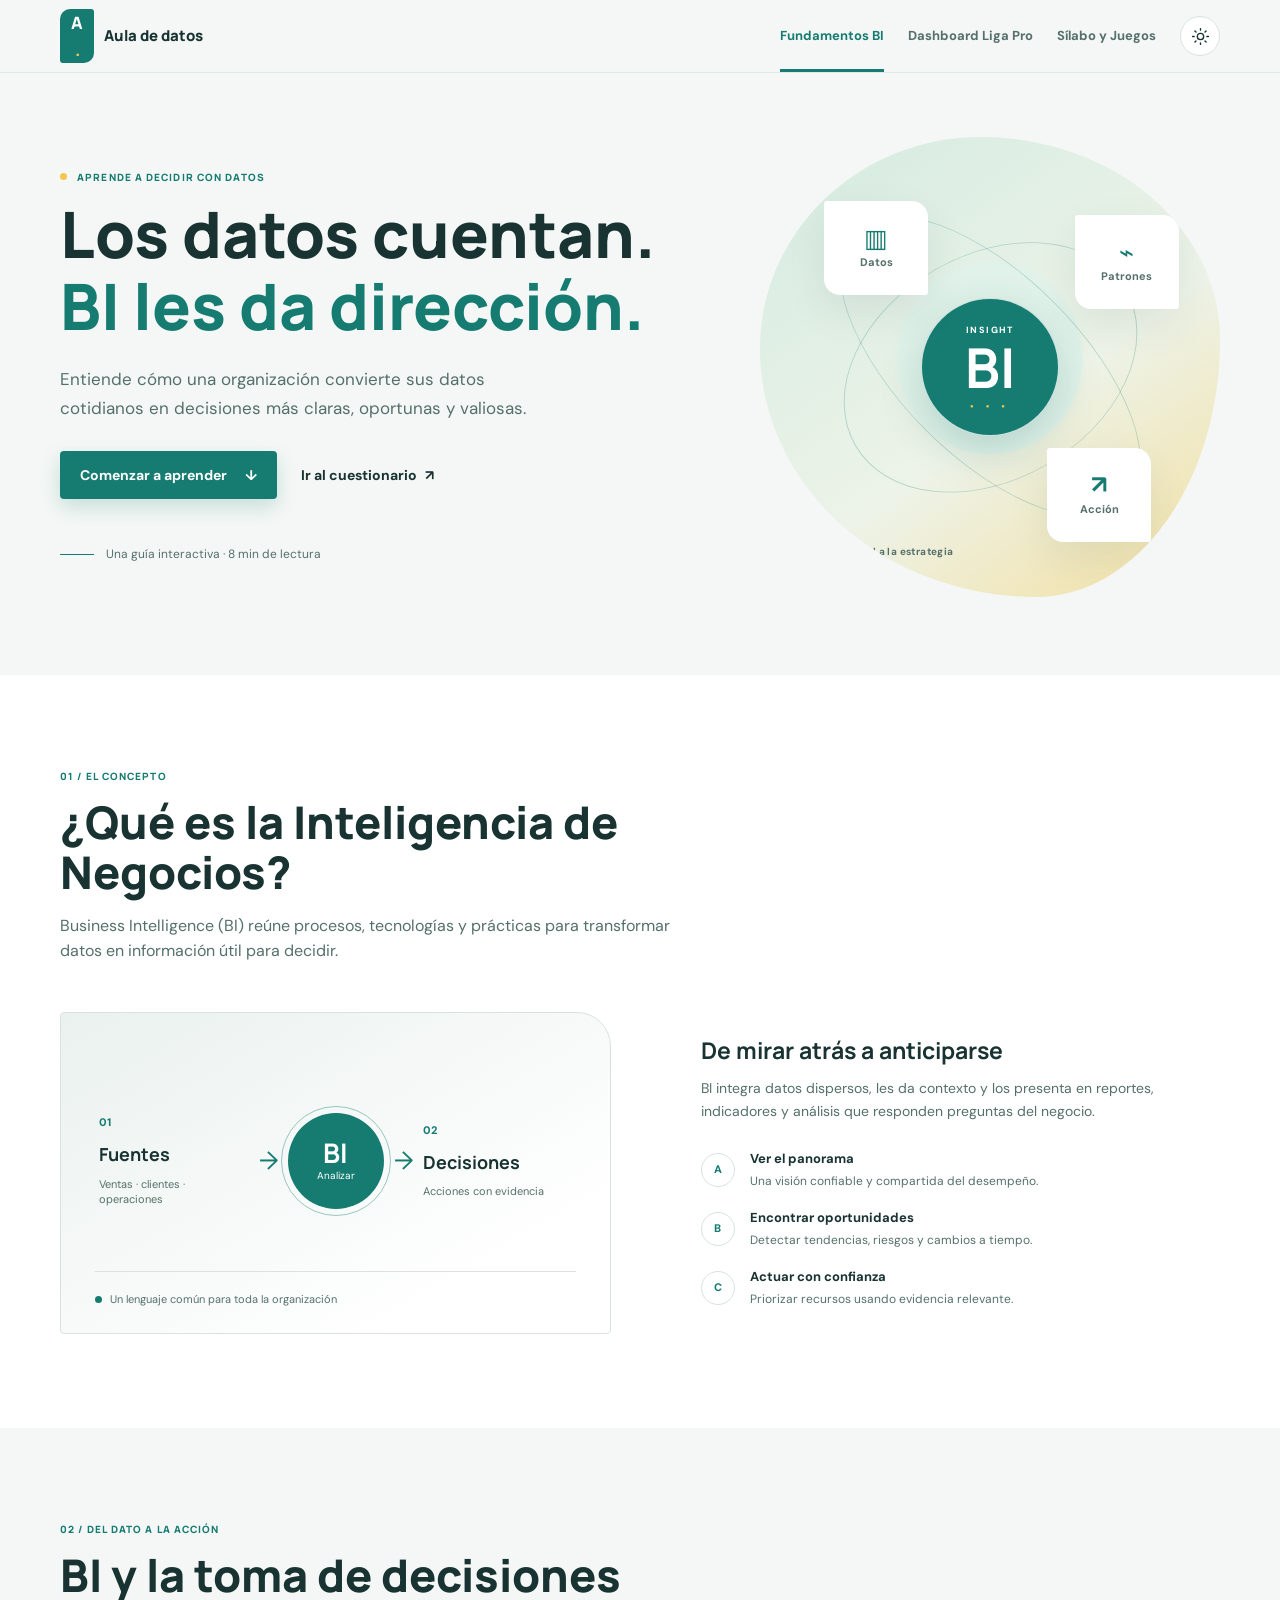
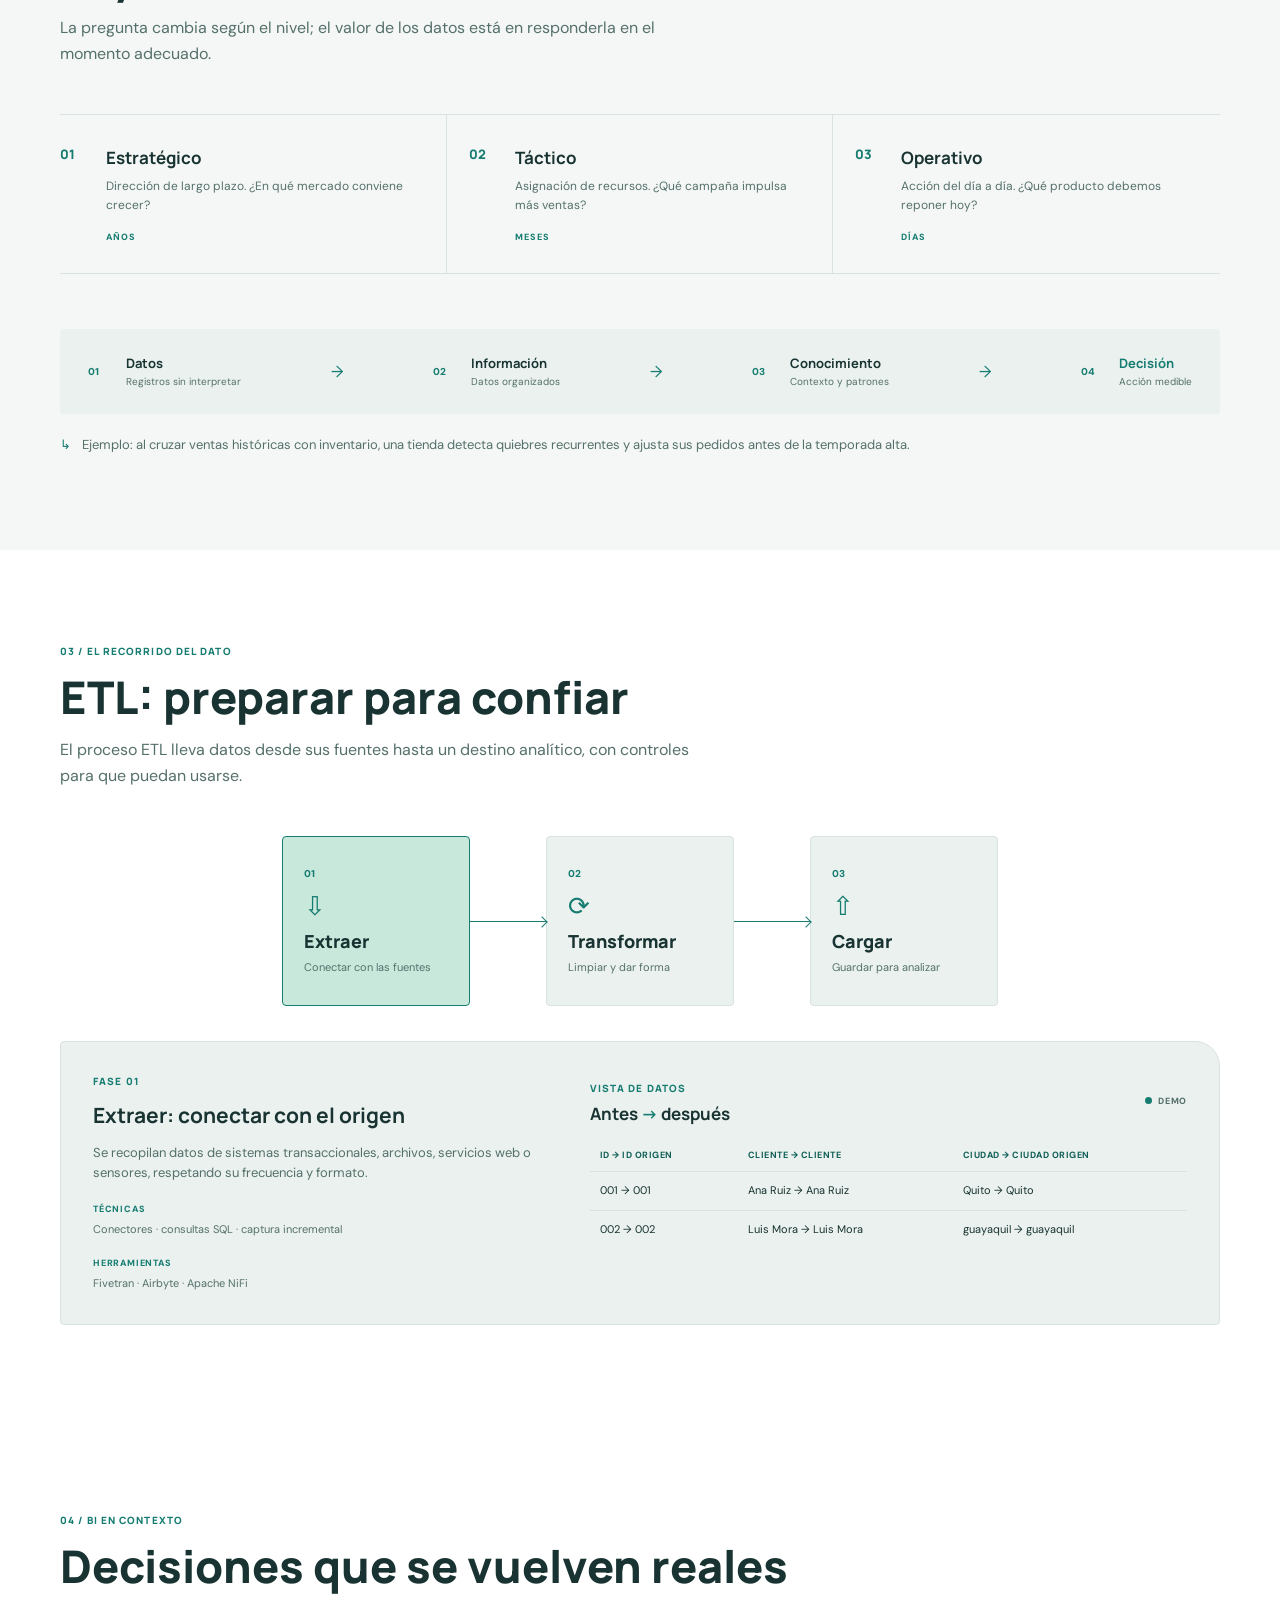
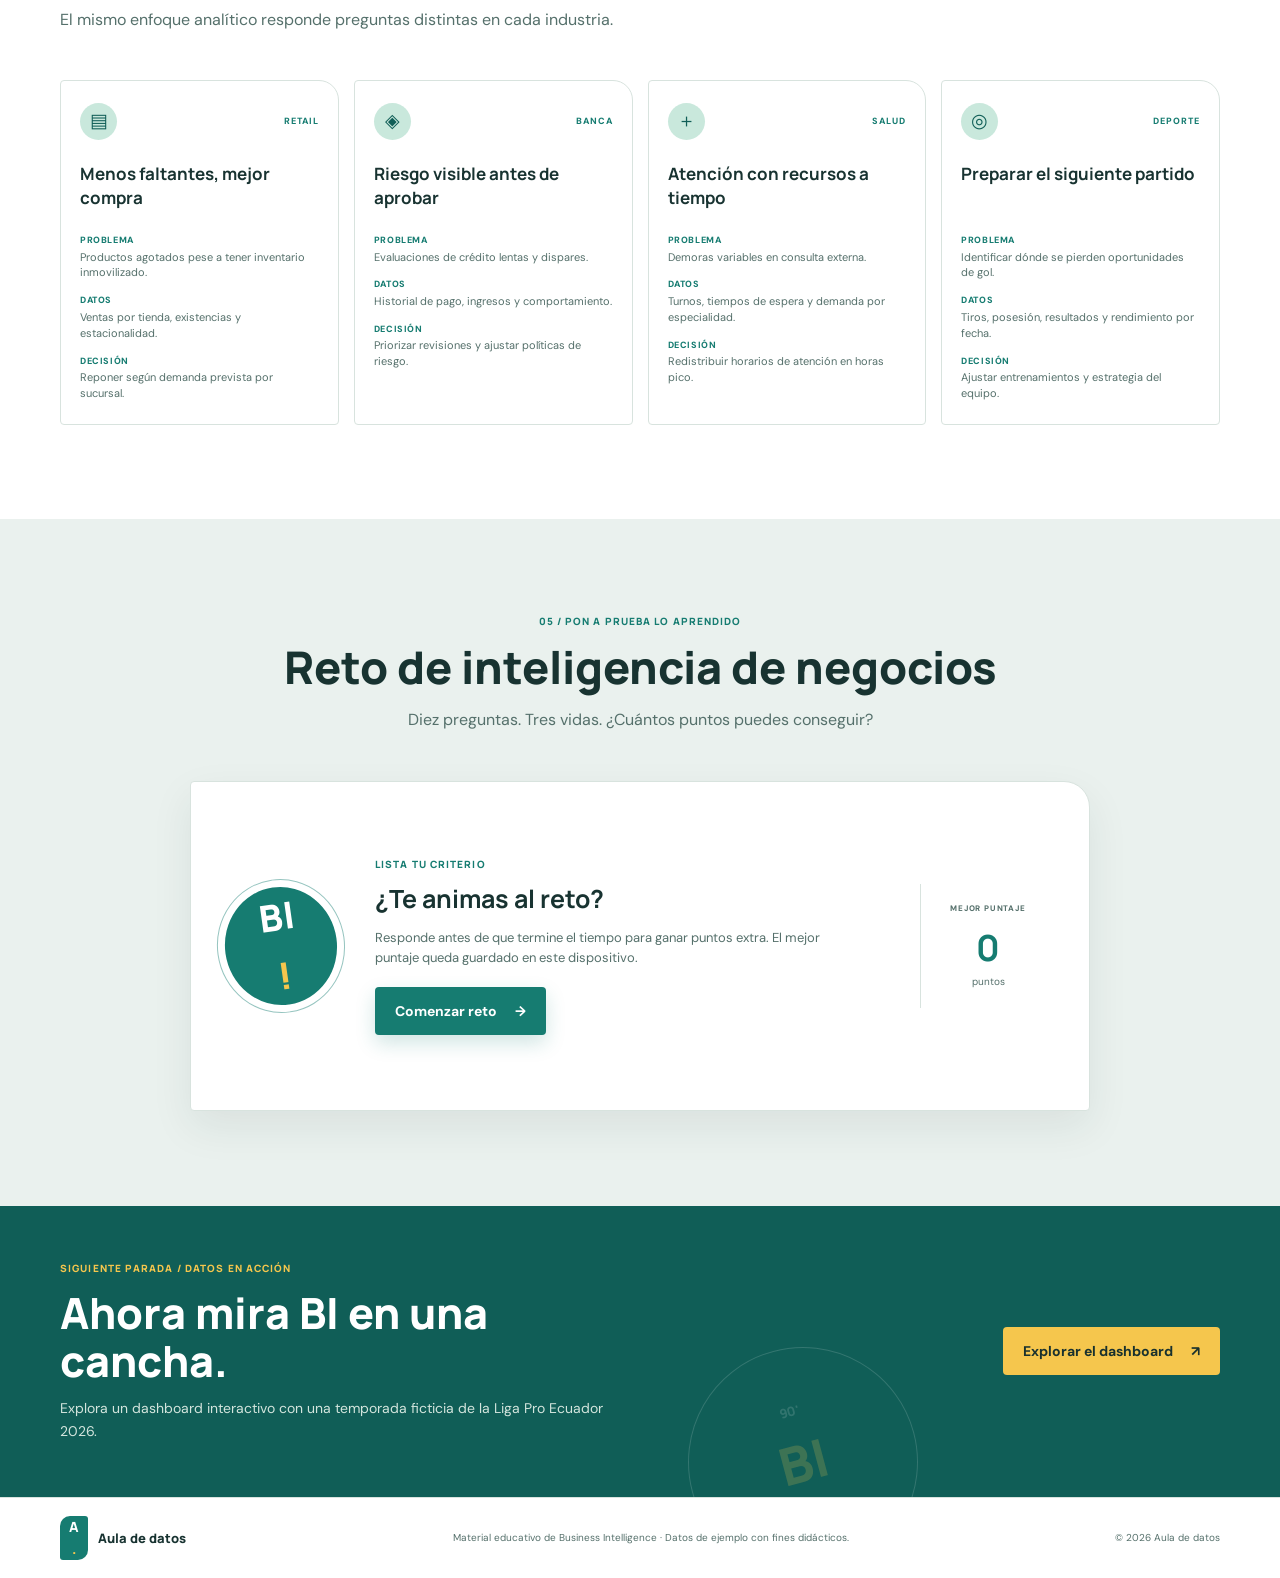
==== commit cc66d7d7: "Silabo" ====
--- a/index.html
+++ b/index.html
@@ -28,6 +28,7 @@
 			<div class="nav-links" id="nav-links">
 				<a class="nav-link active" aria-current="page" href="index.html">Fundamentos BI</a>
 				<a class="nav-link" href="dashboard.html">Dashboard Liga Pro</a>
+				<a class="nav-link" href="silabo.html">Sílabo y Juegos</a>
 				<button class="theme-toggle icon-button" type="button" aria-label="Activar modo oscuro" title="Cambiar tema">
 					<svg class="theme-sun" viewBox="0 0 24 24" aria-hidden="true"><circle cx="12" cy="12" r="4"/><path d="M12 2v2m0 16v2M4.93 4.93l1.42 1.42m11.3 11.3 1.42 1.42M2 12h2m16 0h2M4.93 19.07l1.42-1.42m11.3-11.3 1.42-1.42"/></svg>
 				</button>
--- a/css/styles.css
+++ b/css/styles.css
@@ -127,19 +127,19 @@
 .knowledge-step > span { grid-row: span 2; color: var(--teal); font-size: 10px; font-weight: 800; }.knowledge-step b { font-family: var(--font-display); font-size: 13px; }.knowledge-step small { color: var(--ink-soft); font-size: 10px; }
 .knowledge-final b { color: var(--teal); }.flow-arrow { color: var(--teal); }
 .decision-example { margin: 21px 0 0; color: var(--ink-soft); font-size: 13px; }.decision-example span { margin-right: 8px; color: var(--teal); font-weight: 800; }
-.section-ink { overflow: hidden; background: var(--blue); color: #f4f7f5; }
-.section-heading-light .eyebrow { color: var(--yellow); }.section-heading-light > p:last-child { color: #c4d7d5; }
+.section-ink { overflow: hidden; background: var(--surface); color: var(--ink); }
+.section-heading-light .eyebrow { color: var(--teal); }.section-heading-light > p:last-child { color: var(--ink-soft); }
 .etl-flow { display: flex; align-items: center; justify-content: center; margin: 0 0 35px; }
-.etl-phase { display: flex; width: 188px; min-height: 170px; flex-direction: column; align-items: flex-start; justify-content: center; gap: 4px; padding: 21px; border: 1px solid rgba(255,255,255,.19); border-radius: 4px; background: rgba(255,255,255,.045); color: #e8f0eb; text-align: left; cursor: pointer; transition: background .2s, border-color .2s, transform .2s; }
-.etl-phase:hover { transform: translateY(-3px); border-color: rgba(245,198,77,.7); }.etl-phase.is-active { border-color: var(--yellow); background: rgba(245,198,77,.12); }
-.etl-step { color: var(--yellow); font-size: 10px; font-weight: 800; }.etl-icon { margin: 7px 0 4px; color: var(--yellow); font-size: 26px; line-height: 1; }.etl-name { font-family: var(--font-display); font-size: 18px; font-weight: 800; }.etl-desc { color: #b8ceca; font-size: 11px; }
-.etl-link { position: relative; width: min(10vw, 76px); height: 1px; background: rgba(245,198,77,.6); }.etl-link::after { position: absolute; top: -3px; right: 0; width: 7px; height: 7px; transform: rotate(45deg); border-top: 1px solid var(--yellow); border-right: 1px solid var(--yellow); content: ''; }
-.etl-detail { display: grid; grid-template-columns: .86fr 1.14fr; gap: 46px; padding: 32px; border: 1px solid rgba(255,255,255,.16); border-radius: 4px 25px 4px 4px; background: rgba(8, 27, 37, .22); }
-.etl-description .eyebrow { color: var(--yellow); }.etl-description h3 { color: #fff; font-size: 21px; }.etl-description > p:not(.eyebrow) { color: #c4d7d5; font-size: 13px; }
-.etl-techniques { display: grid; gap: 4px; margin-top: 18px; color: #c4d7d5; font-size: 11px; }.technique-label { color: var(--yellow); font-size: 9px; font-weight: 800; letter-spacing: .8px; text-transform: uppercase; }
-.demo-heading { display: flex; align-items: center; justify-content: space-between; margin-bottom: 12px; }.demo-heading .eyebrow { margin-bottom: 4px; color: var(--yellow); }.demo-heading h3 { margin: 0; color: #fff; font-family: var(--font-display); font-size: 17px; }.demo-heading h3 span { color: var(--yellow); }
-.live-tag { display: inline-flex; align-items: center; gap: 6px; color: #c4d7d5; font-size: 9px; font-weight: 800; letter-spacing: .7px; }
-.table-scroll { width: 100%; overflow-x: auto; }.data-table { width: 100%; border-collapse: collapse; color: #eaf2ef; font-size: 11px; text-align: left; white-space: nowrap; }.data-table th { padding: 9px 10px; border-bottom: 1px solid rgba(255,255,255,.24); color: #f5d984; font-size: 9px; letter-spacing: .5px; text-transform: uppercase; }.data-table td { padding: 10px; border-bottom: 1px solid rgba(255,255,255,.1); }.data-table tbody tr:last-child td { border-bottom: 0; }
+.etl-phase { display: flex; width: 188px; min-height: 170px; flex-direction: column; align-items: flex-start; justify-content: center; gap: 4px; padding: 21px; border: 1px solid var(--line); border-radius: 4px; background: var(--surface-alt); color: var(--ink); text-align: left; cursor: pointer; transition: background .2s, border-color .2s, transform .2s; }
+.etl-phase:hover { transform: translateY(-3px); border-color: var(--teal); }.etl-phase.is-active { border-color: var(--teal); background: var(--teal-soft); }
+.etl-step { color: var(--teal); font-size: 10px; font-weight: 800; }.etl-icon { margin: 7px 0 4px; color: var(--teal); font-size: 26px; line-height: 1; }.etl-name { font-family: var(--font-display); font-size: 18px; font-weight: 800; }.etl-desc { color: var(--ink-soft); font-size: 11px; }
+.etl-link { position: relative; width: min(10vw, 76px); height: 1px; background: var(--teal); }.etl-link::after { position: absolute; top: -3px; right: 0; width: 7px; height: 7px; transform: rotate(45deg); border-top: 1px solid var(--teal); border-right: 1px solid var(--teal); content: ''; }
+.etl-detail { display: grid; grid-template-columns: .86fr 1.14fr; gap: 46px; padding: 32px; border: 1px solid var(--line); border-radius: 4px 25px 4px 4px; background: var(--surface-alt); }
+.etl-description .eyebrow { color: var(--teal); }.etl-description h3 { color: var(--ink); font-size: 21px; }.etl-description > p:not(.eyebrow) { color: var(--ink-soft); font-size: 13px; }
+.etl-techniques { display: grid; gap: 4px; margin-top: 18px; color: var(--ink-soft); font-size: 11px; }.technique-label { color: var(--teal); font-size: 9px; font-weight: 800; letter-spacing: .8px; text-transform: uppercase; }
+.demo-heading { display: flex; align-items: center; justify-content: space-between; margin-bottom: 12px; }.demo-heading .eyebrow { margin-bottom: 4px; color: var(--teal); }.demo-heading h3 { margin: 0; color: var(--ink); font-family: var(--font-display); font-size: 17px; }.demo-heading h3 span { color: var(--teal); }
+.live-tag { display: inline-flex; align-items: center; gap: 6px; color: var(--ink-soft); font-size: 9px; font-weight: 800; letter-spacing: .7px; }
+.table-scroll { width: 100%; overflow-x: auto; }.data-table { width: 100%; border-collapse: collapse; color: var(--ink); font-size: 11px; text-align: left; white-space: nowrap; }.data-table th { padding: 9px 10px; border-bottom: 1px solid var(--line); color: var(--teal-dark); font-size: 9px; letter-spacing: .5px; text-transform: uppercase; }.data-table td { padding: 10px; border-bottom: 1px solid var(--line); }.data-table tbody tr:last-child td { border-bottom: 0; }
 .case-grid { display: grid; grid-template-columns: repeat(4, 1fr); gap: 15px; }
 .case-card { min-height: 340px; padding: 22px 19px; border: 1px solid var(--line); border-radius: 4px 20px 4px 4px; background: var(--surface); transition: transform .25s, box-shadow .25s; }.case-card:hover { transform: translateY(-5px); box-shadow: var(--shadow); }
 .case-top { display: flex; align-items: center; justify-content: space-between; }.case-icon { display: grid; width: 37px; height: 37px; place-items: center; border-radius: 50%; background: var(--teal-soft); color: var(--teal-dark); font-size: 19px; }.case-category { color: var(--teal); font-size: 9px; font-weight: 800; letter-spacing: 1px; }
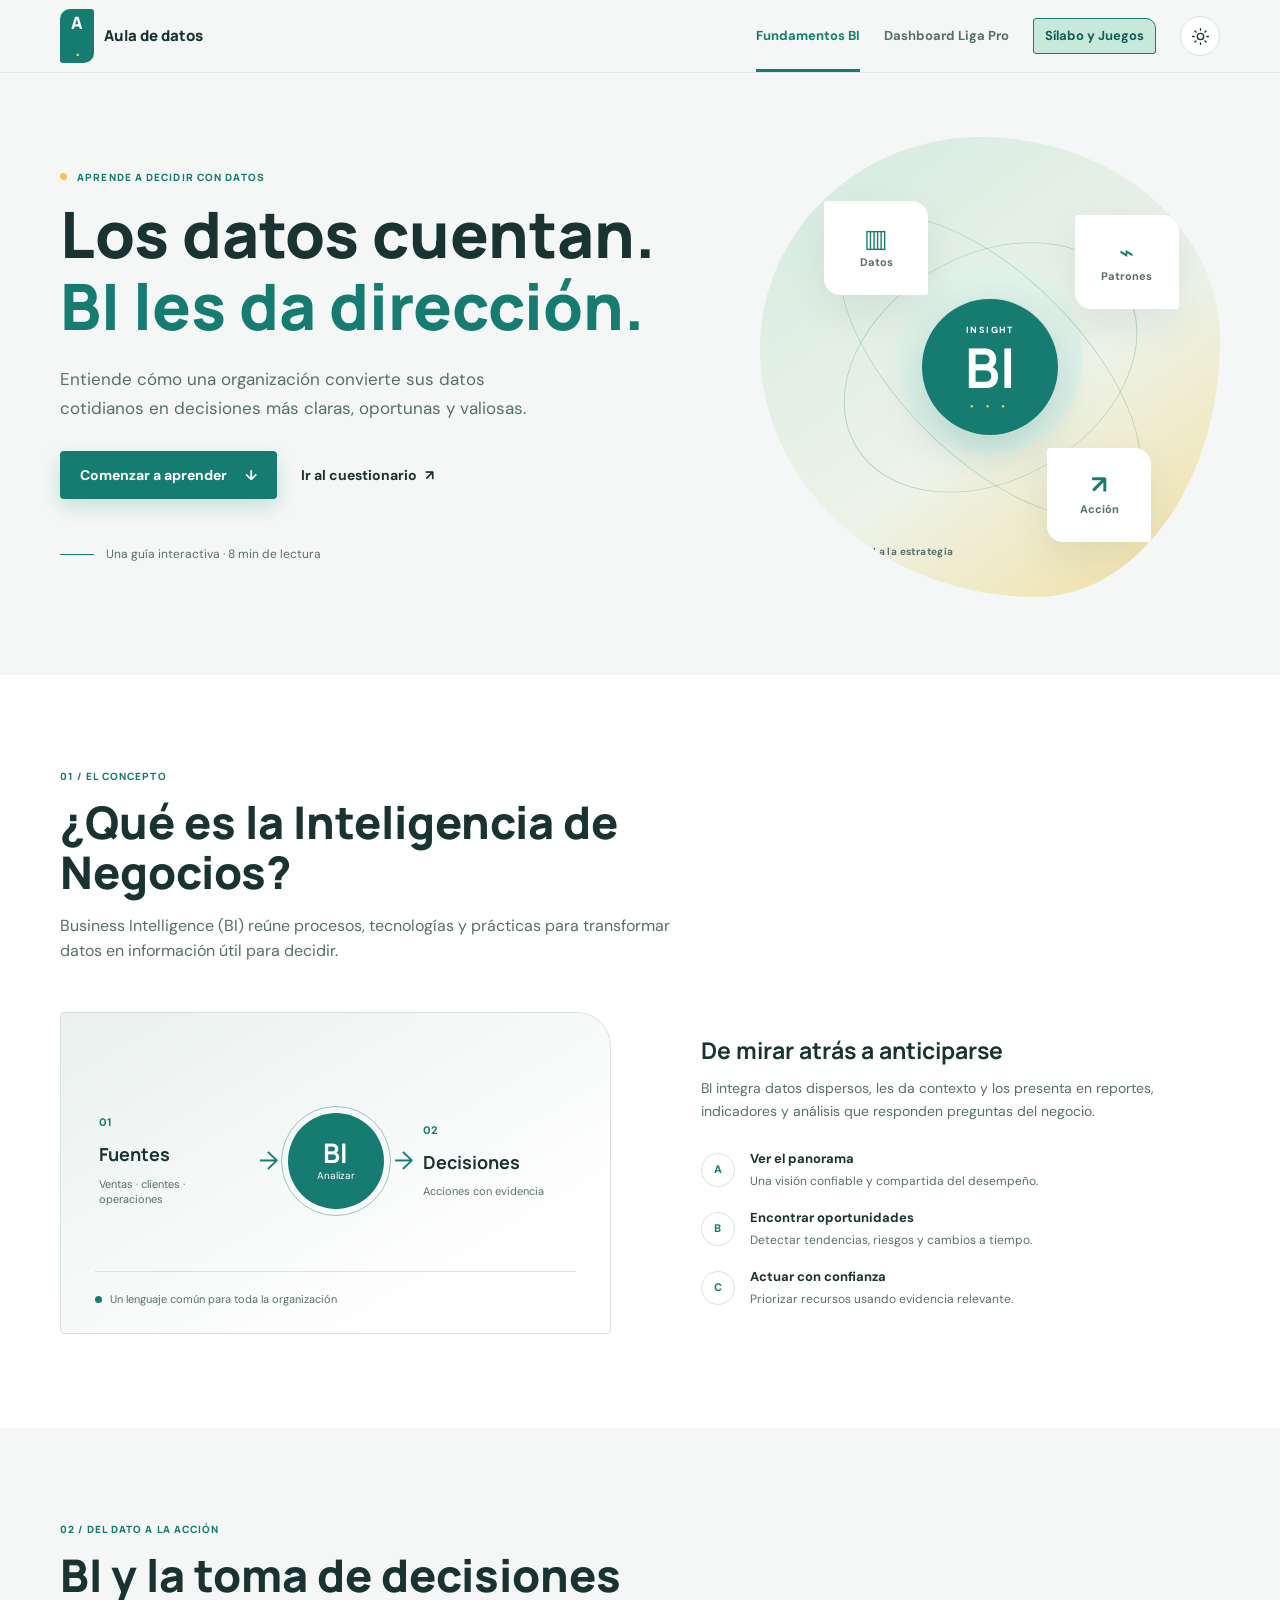
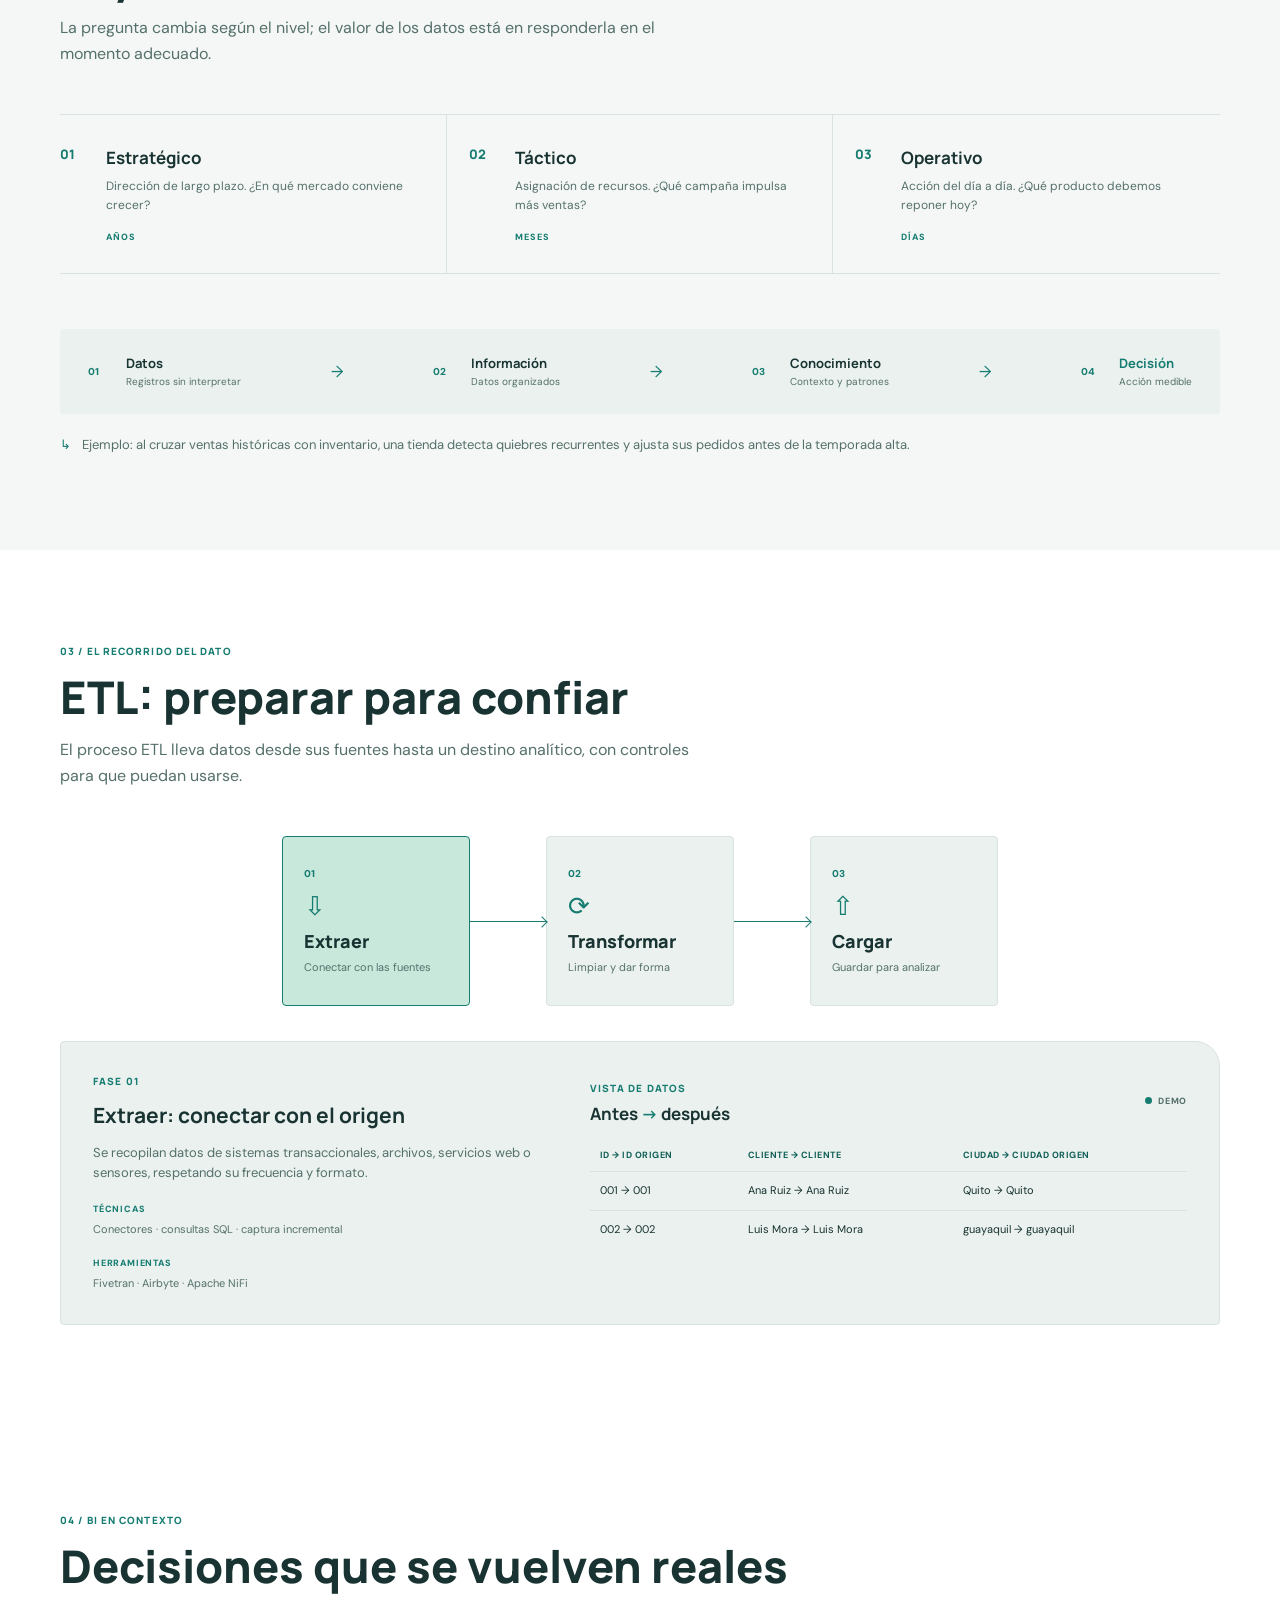
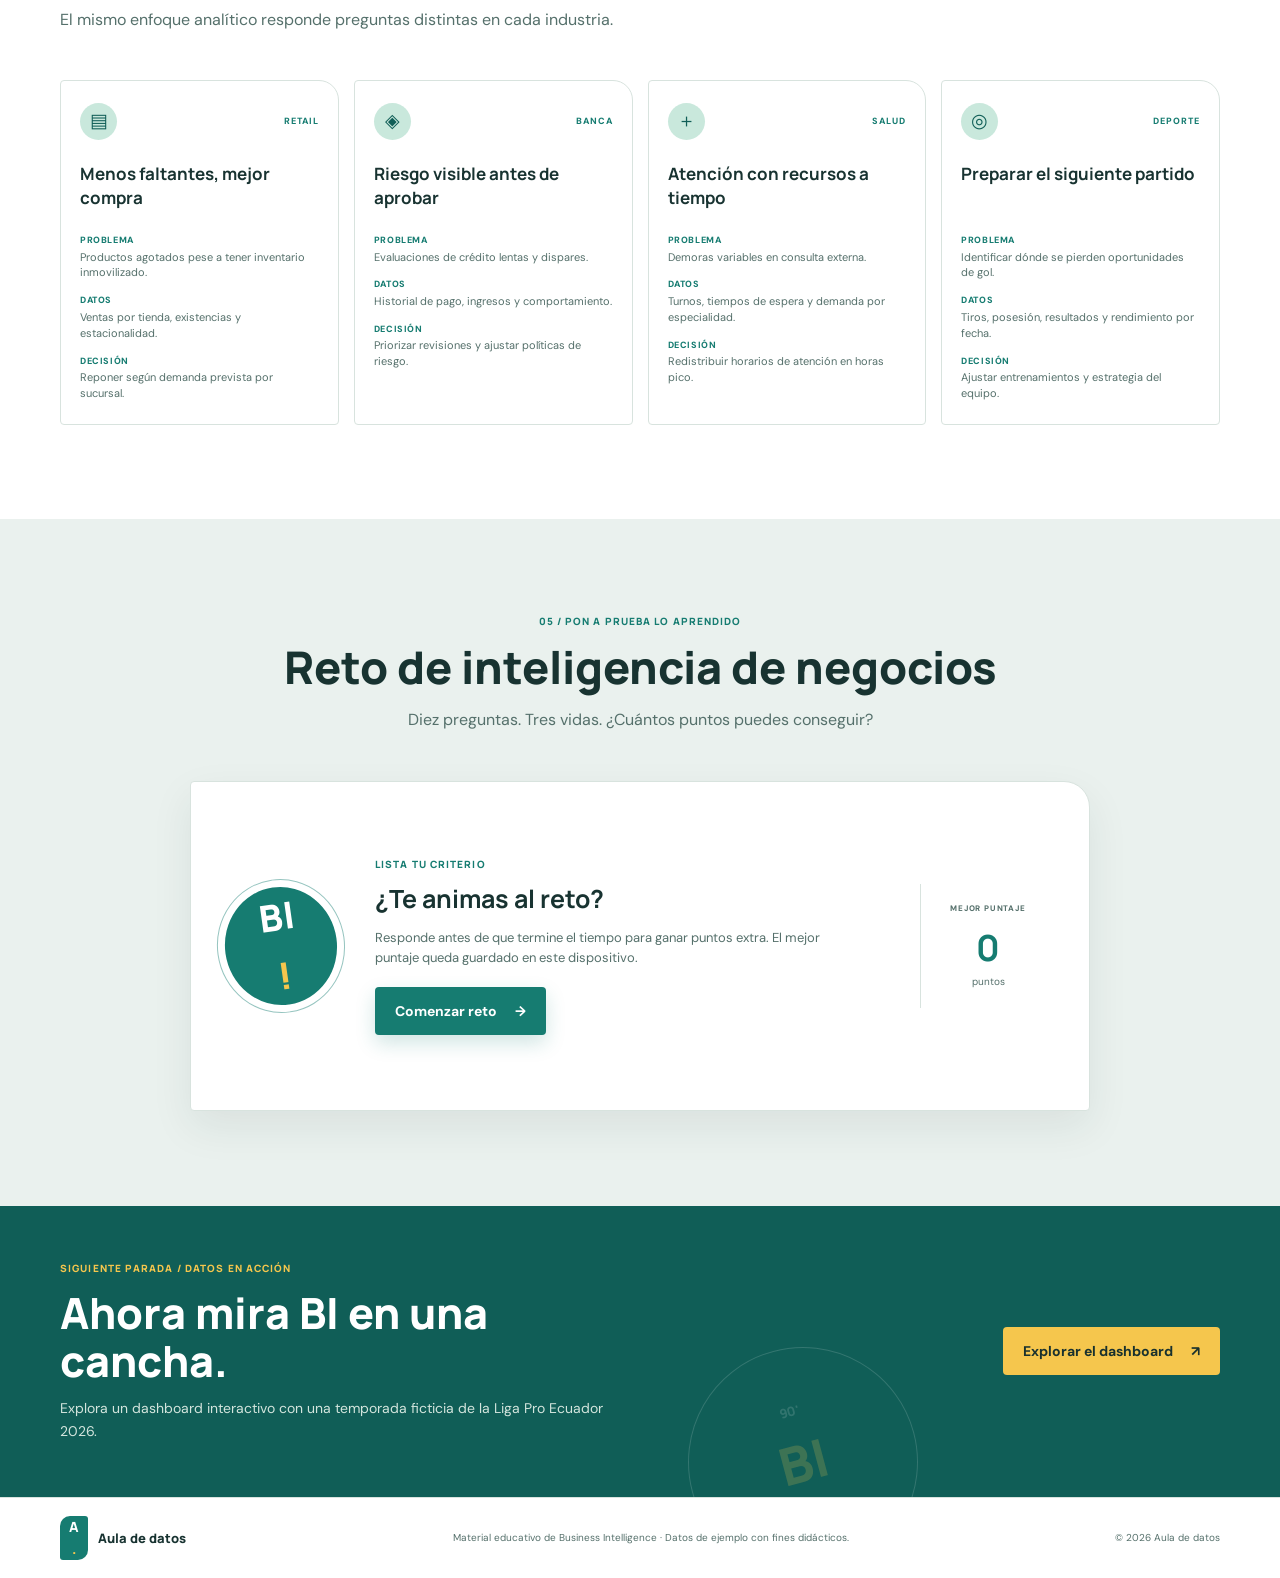
==== commit 39d95add: "Boton" ====
--- a/index.html
+++ b/index.html
@@ -28,7 +28,7 @@
 			<div class="nav-links" id="nav-links">
 				<a class="nav-link active" aria-current="page" href="index.html">Fundamentos BI</a>
 				<a class="nav-link" href="dashboard.html">Dashboard Liga Pro</a>
-				<a class="nav-link" href="silabo.html">Sílabo y Juegos</a>
+				<a class="nav-link nav-link-syllabus" href="silabo.html">Sílabo y Juegos</a>
 				<button class="theme-toggle icon-button" type="button" aria-label="Activar modo oscuro" title="Cambiar tema">
 					<svg class="theme-sun" viewBox="0 0 24 24" aria-hidden="true"><circle cx="12" cy="12" r="4"/><path d="M12 2v2m0 16v2M4.93 4.93l1.42 1.42m11.3 11.3 1.42 1.42M2 12h2m16 0h2M4.93 19.07l1.42-1.42m11.3-11.3 1.42-1.42"/></svg>
 				</button>
--- a/css/styles.css
+++ b/css/styles.css
@@ -57,6 +57,9 @@
 .nav-link { position: relative; color: var(--ink-soft); font-size: 13px; font-weight: 700; text-decoration: none; transition: color .2s; }
 .nav-link:hover, .nav-link.active { color: var(--teal); }
 .nav-link.active::after { position: absolute; right: 0; bottom: -26px; left: 0; height: 3px; background: var(--teal); content: ''; }
+.nav-links .nav-link-syllabus { display: inline-flex; min-height: 36px; align-items: center; padding: 0 11px; border: 1px solid var(--teal); border-radius: 3px 10px 3px 3px; background: var(--teal-soft); color: var(--teal-dark); white-space: nowrap; }
+.nav-links .nav-link-syllabus:hover, .nav-links .nav-link-syllabus.active { background: var(--teal); color: #fff; }
+.nav-links .nav-link-syllabus.active::after { display: none; }
 .icon-button { display: grid; width: 40px; height: 40px; place-items: center; padding: 0; border: 1px solid var(--line); border-radius: 50%; background: var(--surface); cursor: pointer; transition: border-color .2s, transform .2s; }
 .icon-button:hover { transform: translateY(-2px); border-color: var(--teal); }
 .icon-button svg { width: 19px; fill: none; stroke: currentColor; stroke-linecap: round; stroke-linejoin: round; stroke-width: 1.7; }
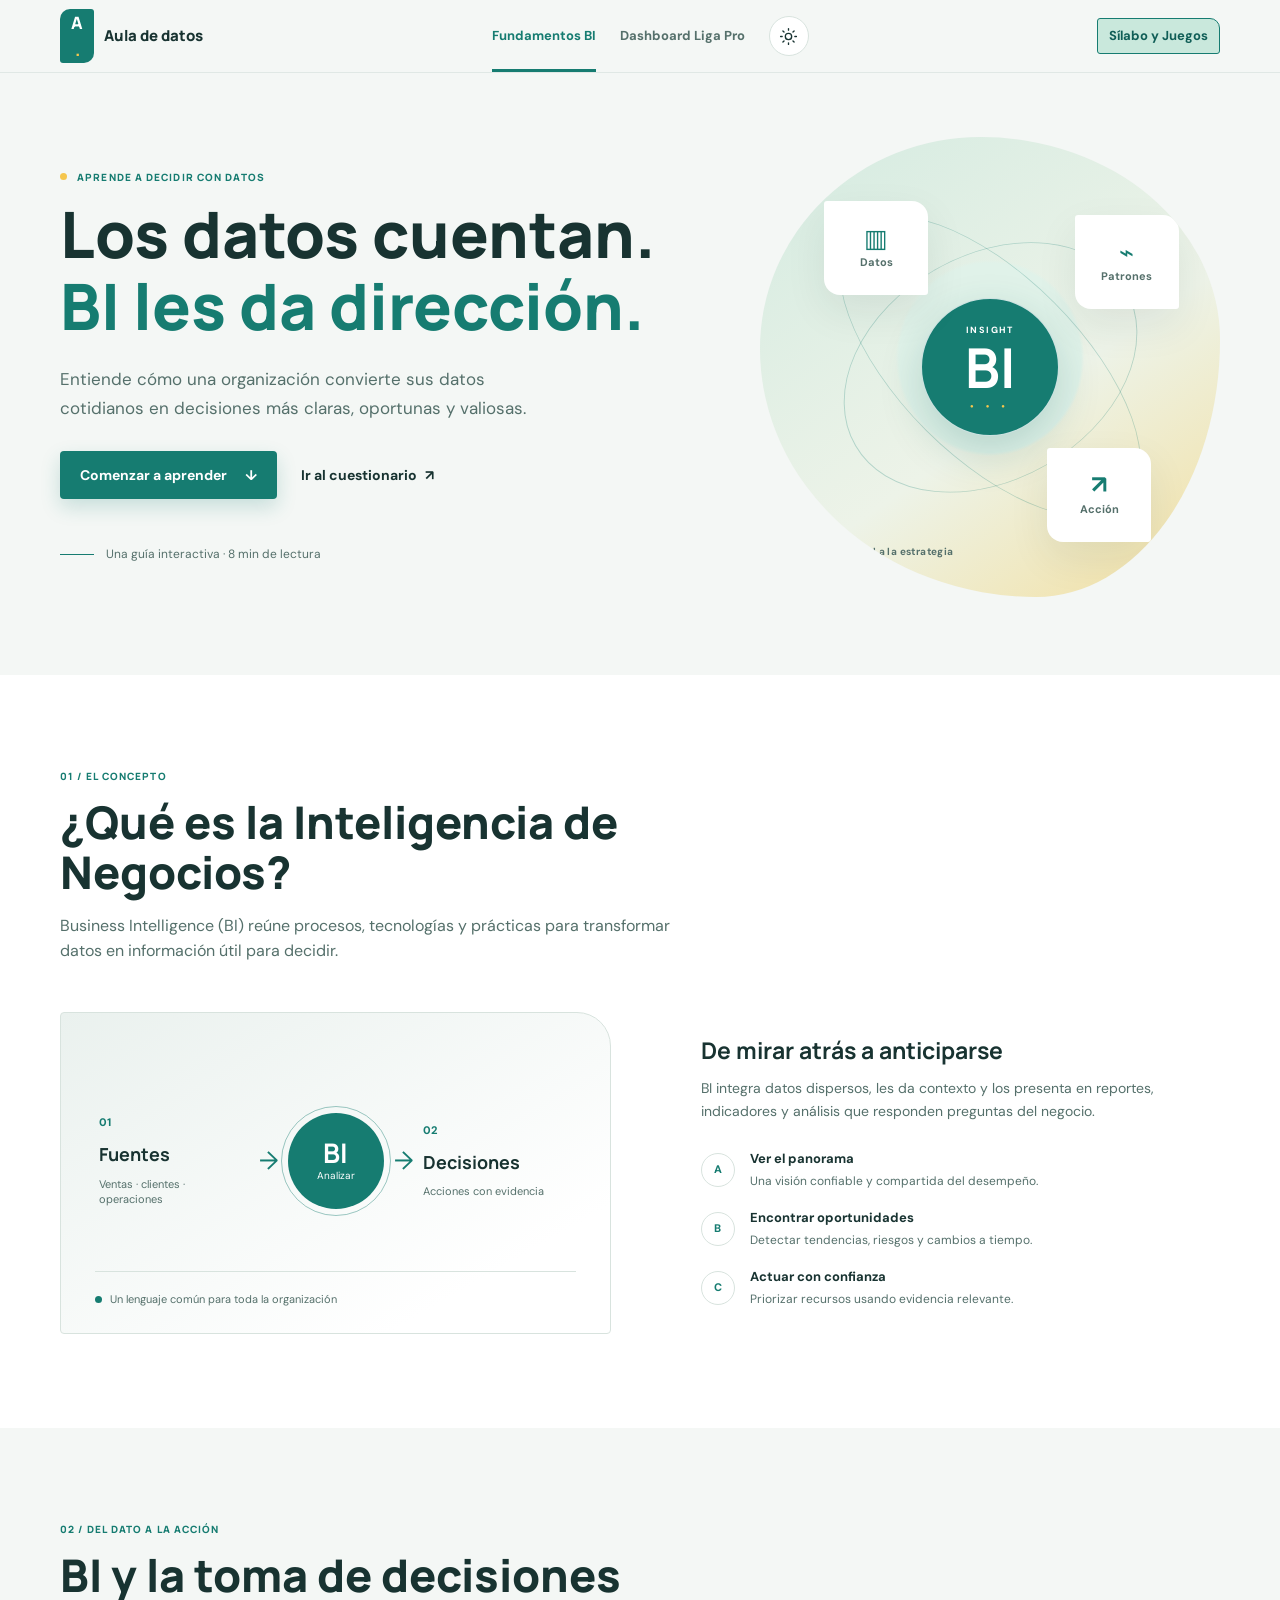
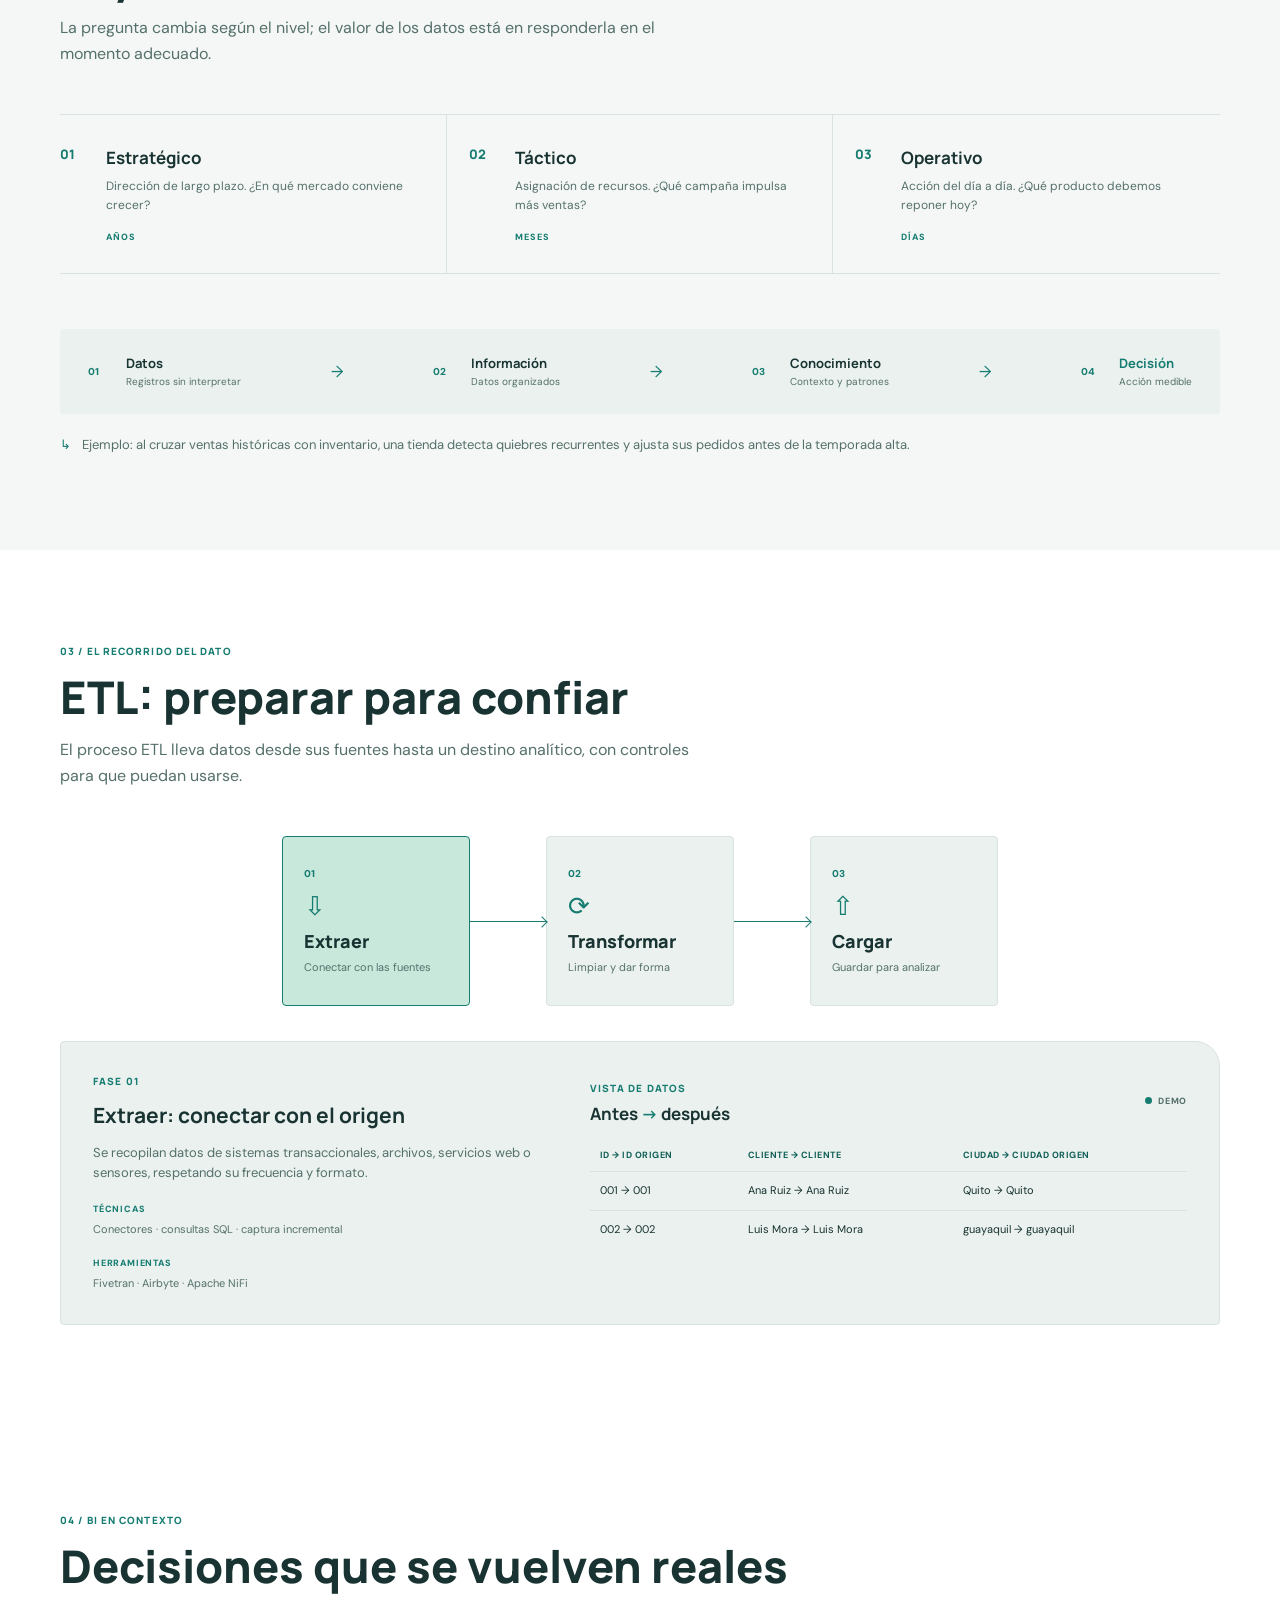
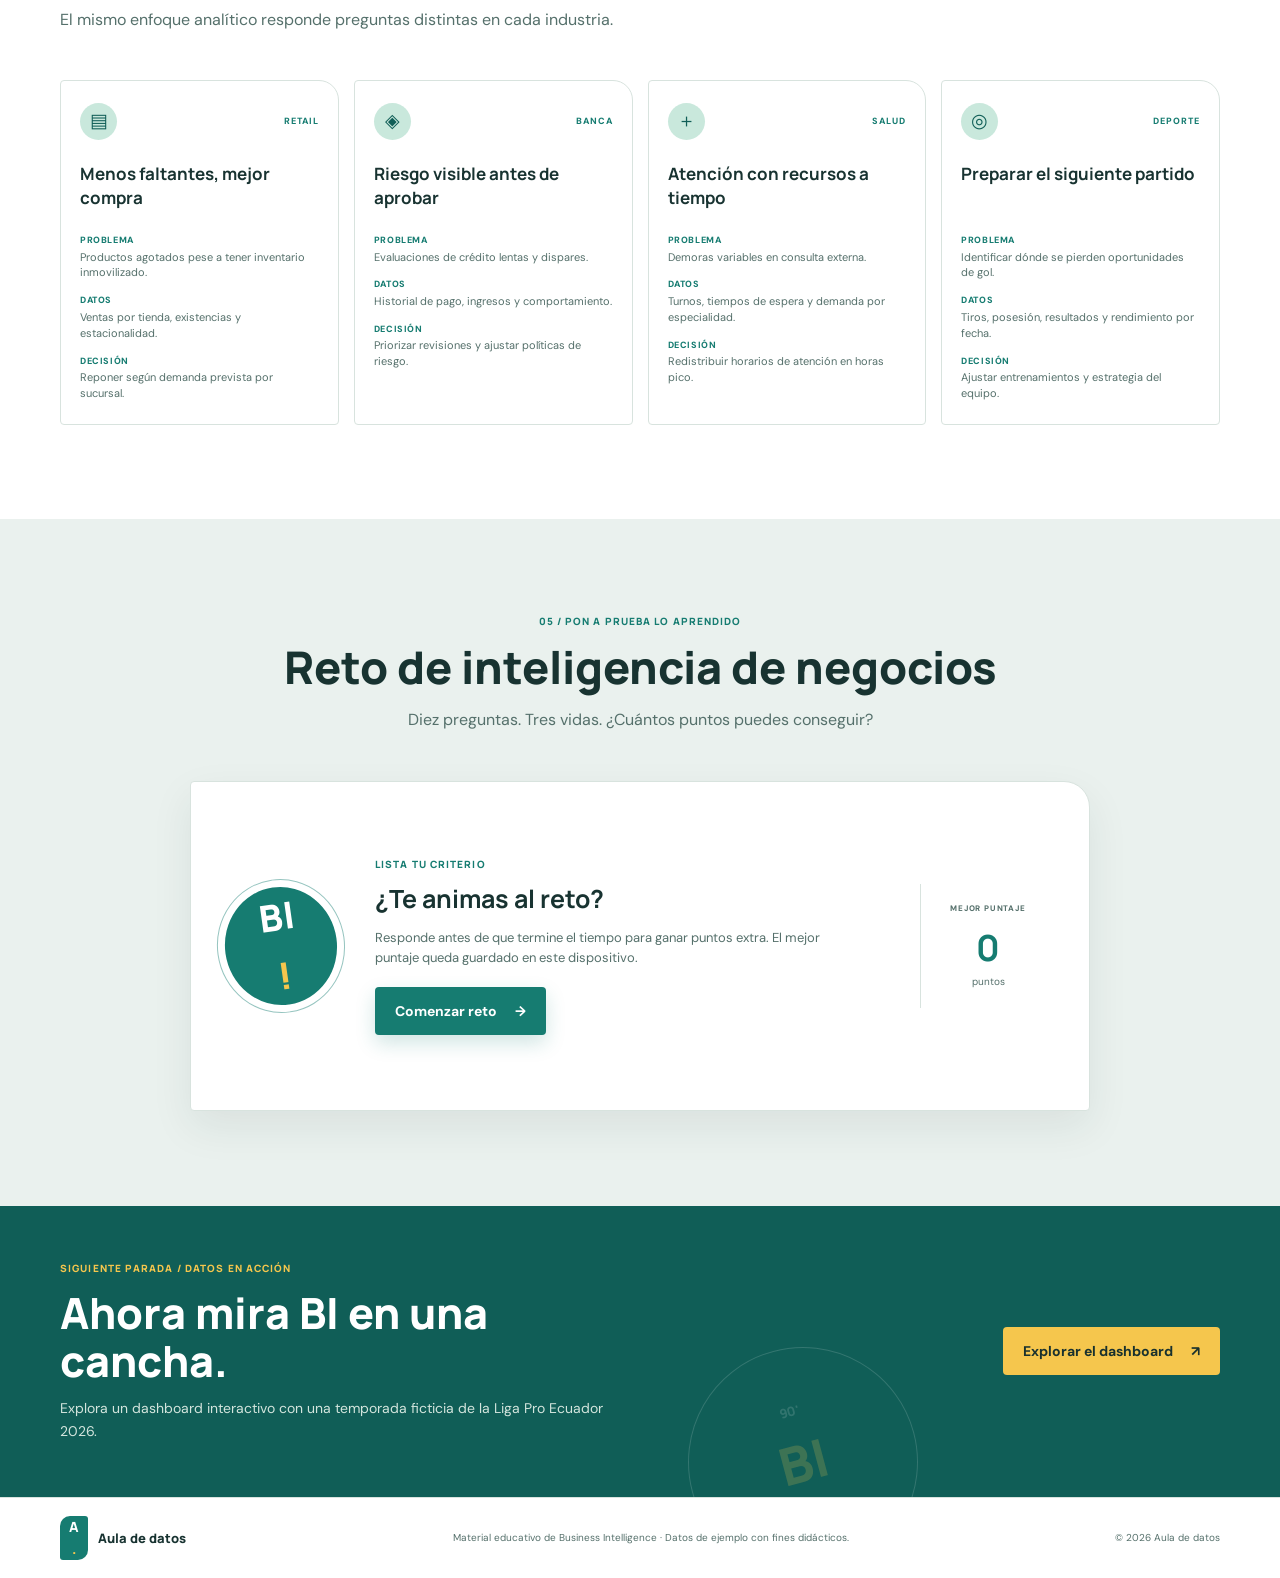
==== commit 809bb36a: "Bo4torn" ====
--- a/index.html
+++ b/index.html
@@ -28,11 +28,11 @@
 			<div class="nav-links" id="nav-links">
 				<a class="nav-link active" aria-current="page" href="index.html">Fundamentos BI</a>
 				<a class="nav-link" href="dashboard.html">Dashboard Liga Pro</a>
-				<a class="nav-link nav-link-syllabus" href="silabo.html">Sílabo y Juegos</a>
 				<button class="theme-toggle icon-button" type="button" aria-label="Activar modo oscuro" title="Cambiar tema">
 					<svg class="theme-sun" viewBox="0 0 24 24" aria-hidden="true"><circle cx="12" cy="12" r="4"/><path d="M12 2v2m0 16v2M4.93 4.93l1.42 1.42m11.3 11.3 1.42 1.42M2 12h2m16 0h2M4.93 19.07l1.42-1.42m11.3-11.3 1.42-1.42"/></svg>
 				</button>
 			</div>
+			<a class="nav-link nav-link-syllabus" href="silabo.html">Sílabo y Juegos</a>
 		</nav>
 	</header>
 
--- a/css/styles.css
+++ b/css/styles.css
@@ -57,9 +57,9 @@
 .nav-link { position: relative; color: var(--ink-soft); font-size: 13px; font-weight: 700; text-decoration: none; transition: color .2s; }
 .nav-link:hover, .nav-link.active { color: var(--teal); }
 .nav-link.active::after { position: absolute; right: 0; bottom: -26px; left: 0; height: 3px; background: var(--teal); content: ''; }
-.nav-links .nav-link-syllabus { display: inline-flex; min-height: 36px; align-items: center; padding: 0 11px; border: 1px solid var(--teal); border-radius: 3px 10px 3px 3px; background: var(--teal-soft); color: var(--teal-dark); white-space: nowrap; }
-.nav-links .nav-link-syllabus:hover, .nav-links .nav-link-syllabus.active { background: var(--teal); color: #fff; }
-.nav-links .nav-link-syllabus.active::after { display: none; }
+.nav-link-syllabus { display: inline-flex; min-height: 36px; align-items: center; padding: 0 11px; border: 1px solid var(--teal); border-radius: 3px 10px 3px 3px; background: var(--teal-soft); color: var(--teal-dark); white-space: nowrap; }
+.nav-link-syllabus:hover, .nav-link-syllabus.active { background: var(--teal); color: #fff; }
+.nav-link-syllabus.active::after { display: none; }
 .icon-button { display: grid; width: 40px; height: 40px; place-items: center; padding: 0; border: 1px solid var(--line); border-radius: 50%; background: var(--surface); cursor: pointer; transition: border-color .2s, transform .2s; }
 .icon-button:hover { transform: translateY(-2px); border-color: var(--teal); }
 .icon-button svg { width: 19px; fill: none; stroke: currentColor; stroke-linecap: round; stroke-linejoin: round; stroke-width: 1.7; }
@@ -156,3 +156,12 @@
 @media (max-width: 900px) { .hero { min-height: 500px; gap: 20px; }.hero-art { width: 100%; }.bi-layout { gap: 35px; }.case-grid { grid-template-columns: repeat(2, 1fr); }.case-card { min-height: 300px; }.etl-detail { gap: 25px; padding: 25px; } }
 @media (max-width: 700px) { .container { width: min(100% - 32px, 560px); }.navbar { min-height: 64px; }.nav-toggle { display: grid; margin-left: auto; }.nav-links { position: absolute; top: calc(100% + 1px); right: 0; left: 0; display: none; align-items: stretch; gap: 0; padding: 10px 20px 18px; border-bottom: 1px solid var(--line); background: var(--paper); box-shadow: var(--shadow); }.nav-links.is-open { display: flex; flex-direction: column; }.nav-link { padding: 12px 5px; }.nav-link.active::after { right: auto; bottom: 6px; width: 30px; }.theme-toggle { margin-top: 8px; }.hero { min-height: unset; grid-template-columns: 1fr; gap: 12px; padding-block: 66px 50px; }.hero h1 { font-size: clamp(42px, 11vw, 58px); }.hero-lede { font-size: 15px; }.hero-art { width: min(92%, 390px); justify-self: center; }.hero-meta { margin-top: 28px; }.section { padding-block: 68px; }.section-heading { margin-bottom: 34px; }.section-heading h2 { font-size: 32px; }.section-heading > p:last-child { font-size: 14px; }.bi-layout { grid-template-columns: 1fr; gap: 30px; }.bi-visual { padding: 24px 18px 18px; }.bi-flow { min-height: 170px; gap: 5px; }.flow-source { min-width: 75px; }.flow-source b { font-size: 15px; }.flow-source small { font-size: 9px; }.flow-hub { width: 75px; flex-basis: 75px; }.decision-grid { grid-template-columns: 1fr; }.decision-card, .decision-card:first-child { min-height: 118px; padding: 19px 5px; border-right: 0; border-bottom: 1px solid var(--line); }.decision-card:last-child { border-bottom: 0; }.knowledge-flow { display: grid; grid-template-columns: 1fr 22px 1fr; gap: 15px 8px; margin-top: 34px; padding: 20px 14px; }.knowledge-flow .flow-arrow:nth-of-type(2) { display: none; }.knowledge-step { grid-template-columns: 22px 1fr; }.knowledge-step b { font-size: 12px; }.knowledge-step small { font-size: 9px; }.etl-flow { gap: 5px; }.etl-phase { width: 31%; min-height: 140px; padding: 12px; }.etl-name { font-size: 15px; }.etl-desc { font-size: 9px; }.etl-link { width: 5%; }.etl-detail { grid-template-columns: 1fr; gap: 26px; padding: 22px 17px; }.case-grid { grid-template-columns: 1fr; gap: 12px; }.case-card { min-height: 0; }.case-card h3 { min-height: 0; margin: 15px 0; }.case-card dl { grid-template-columns: repeat(3, 1fr); gap: 10px; }.case-card dd { font-size: 10px; }.cta-inner { min-height: 300px; flex-direction: column; align-items: flex-start; justify-content: center; gap: 24px; padding-block: 42px; }.cta-inner > .button { align-self: flex-start; }.cta-score { right: -20px; bottom: -94px; }.footer-inner { min-height: 0; flex-wrap: wrap; justify-content: flex-start; gap: 10px 20px; padding-block: 20px; }.footer-inner p { order: 3; flex-basis: 100%; margin: 0; }.footer-inner > span { margin-left: auto; } }
 @media (max-width: 420px) { .hero-actions { align-items: flex-start; flex-direction: column; gap: 16px; }.hero-art { width: 100%; }.data-node { width: 85px; min-height: 80px; }.case-card dl { grid-template-columns: 1fr; }.case-card dl div { grid-template-columns: 68px 1fr; align-items: baseline; }.knowledge-flow { grid-template-columns: 1fr 18px 1fr; }.flow-arrow { font-size: 12px; } }
+@media (max-width: 700px) {
+  .navbar { gap: 8px; }
+  .navbar > .brand { order: 0; gap: 6px; font-size: 12px; }
+  .navbar > .brand .brand-mark { width: 30px; }
+  .navbar > .nav-link-syllabus { order: 1; min-height: 34px; margin-left: auto; padding-inline: 8px; font-size: 10px; }
+  .navbar > .nav-toggle { order: 2; margin-left: 0; }
+  .navbar > .nav-links { order: 3; }
+}
+@media (max-width: 360px) { .navbar > .brand { font-size: 11px; }.navbar > .nav-link-syllabus { padding-inline: 6px; font-size: 9px; }.navbar > .nav-toggle { width: 36px; height: 36px; } }
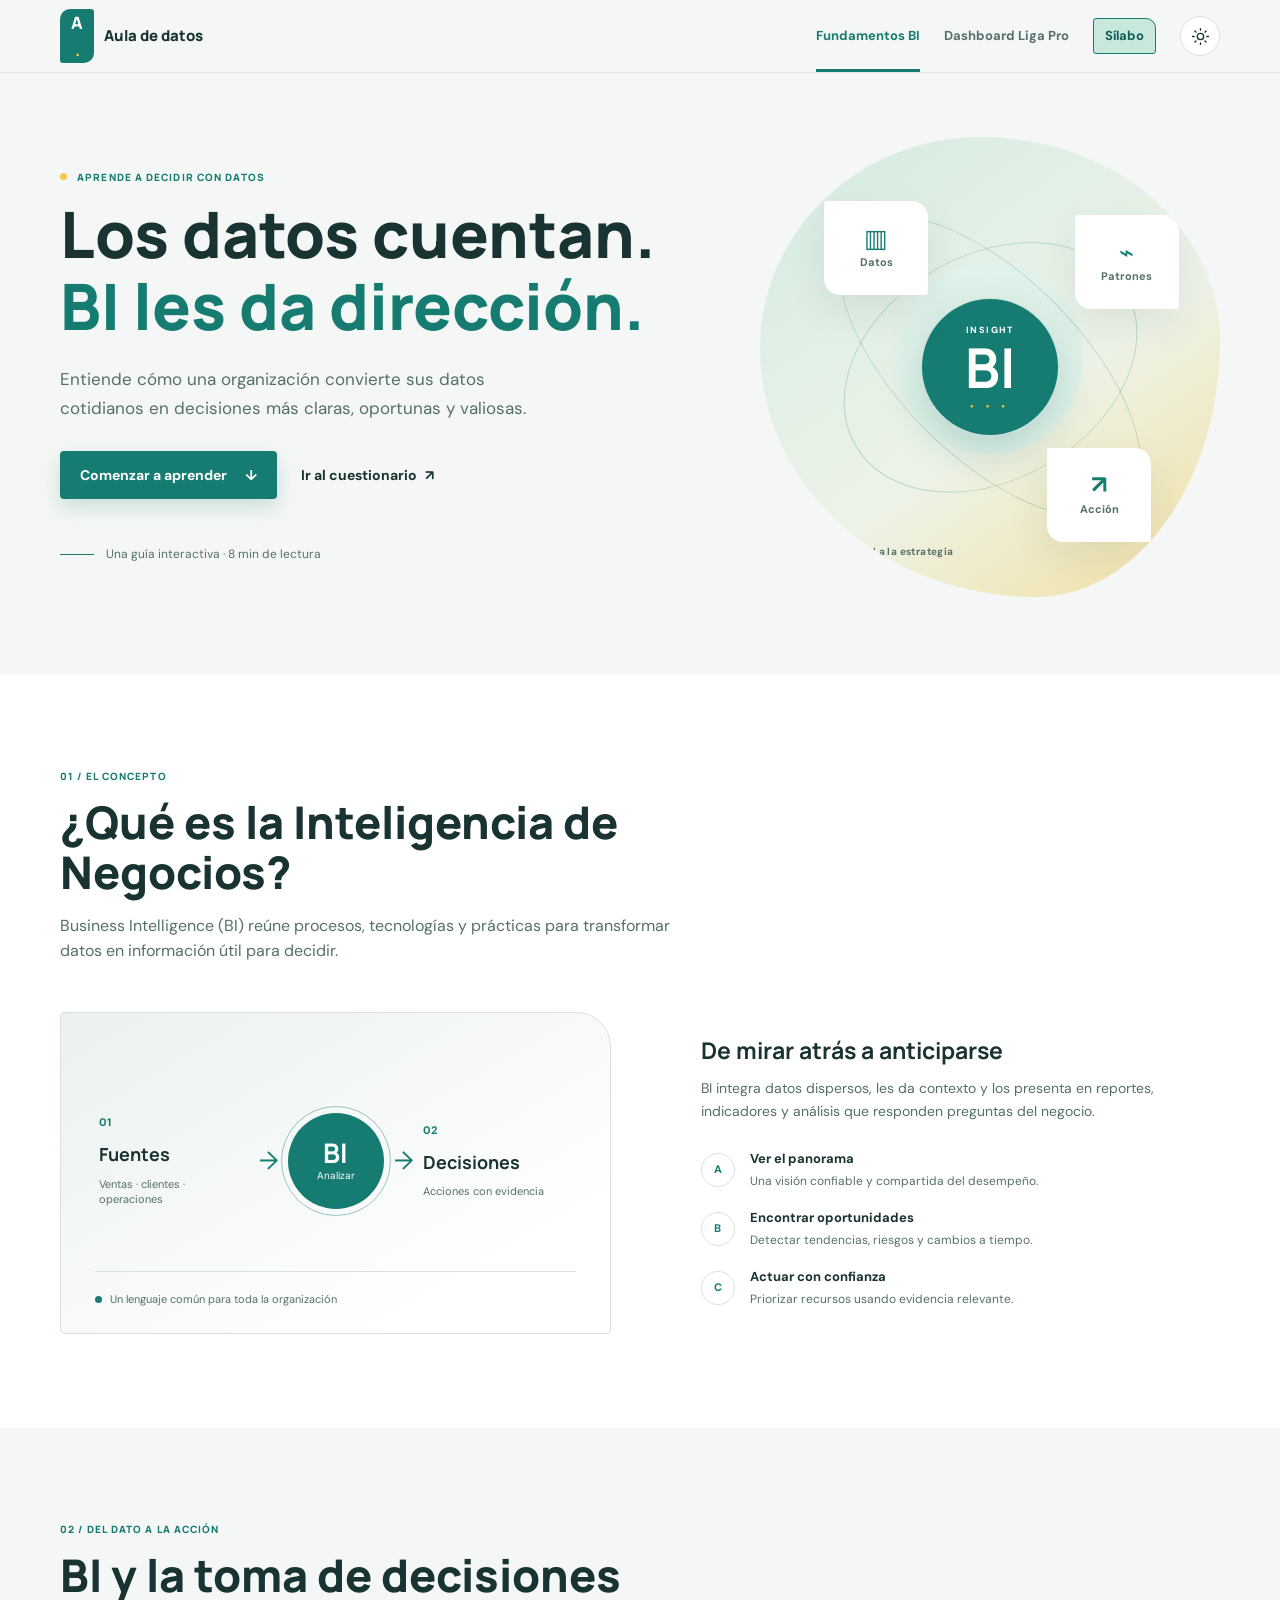
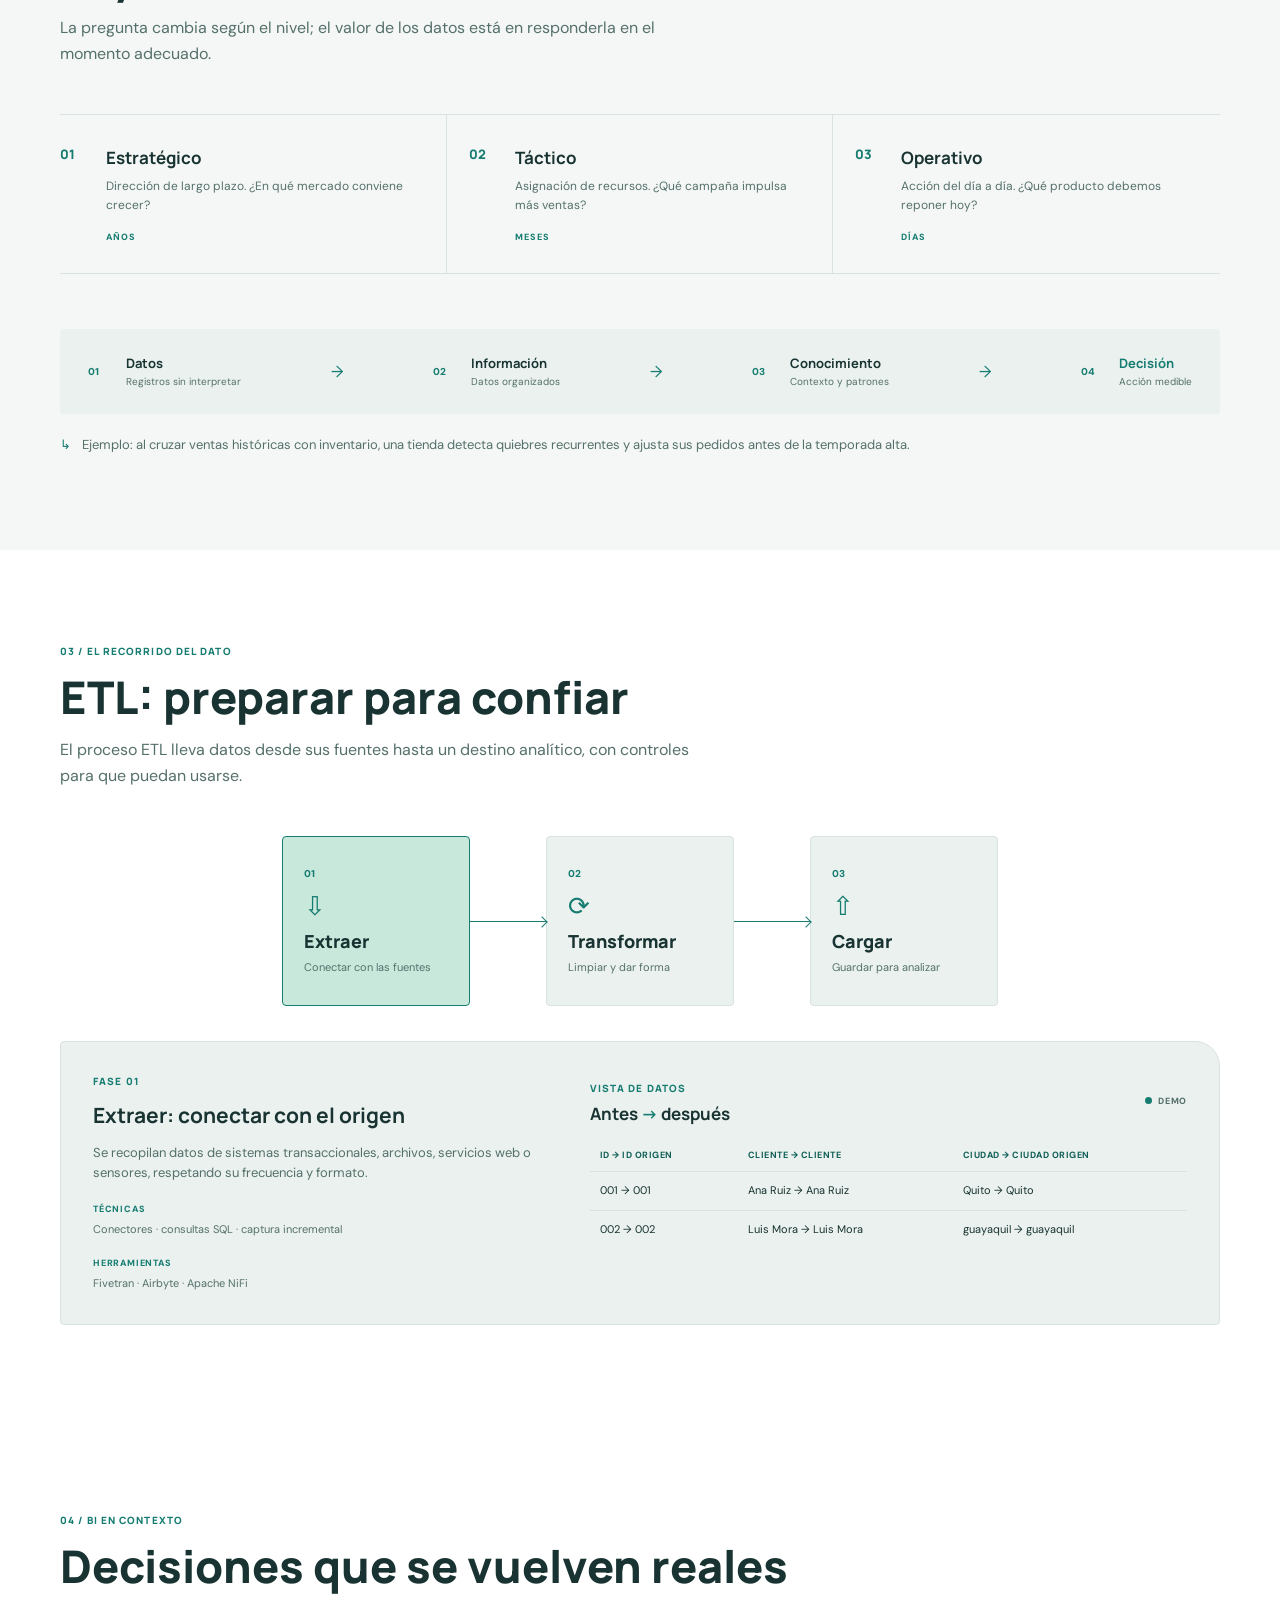
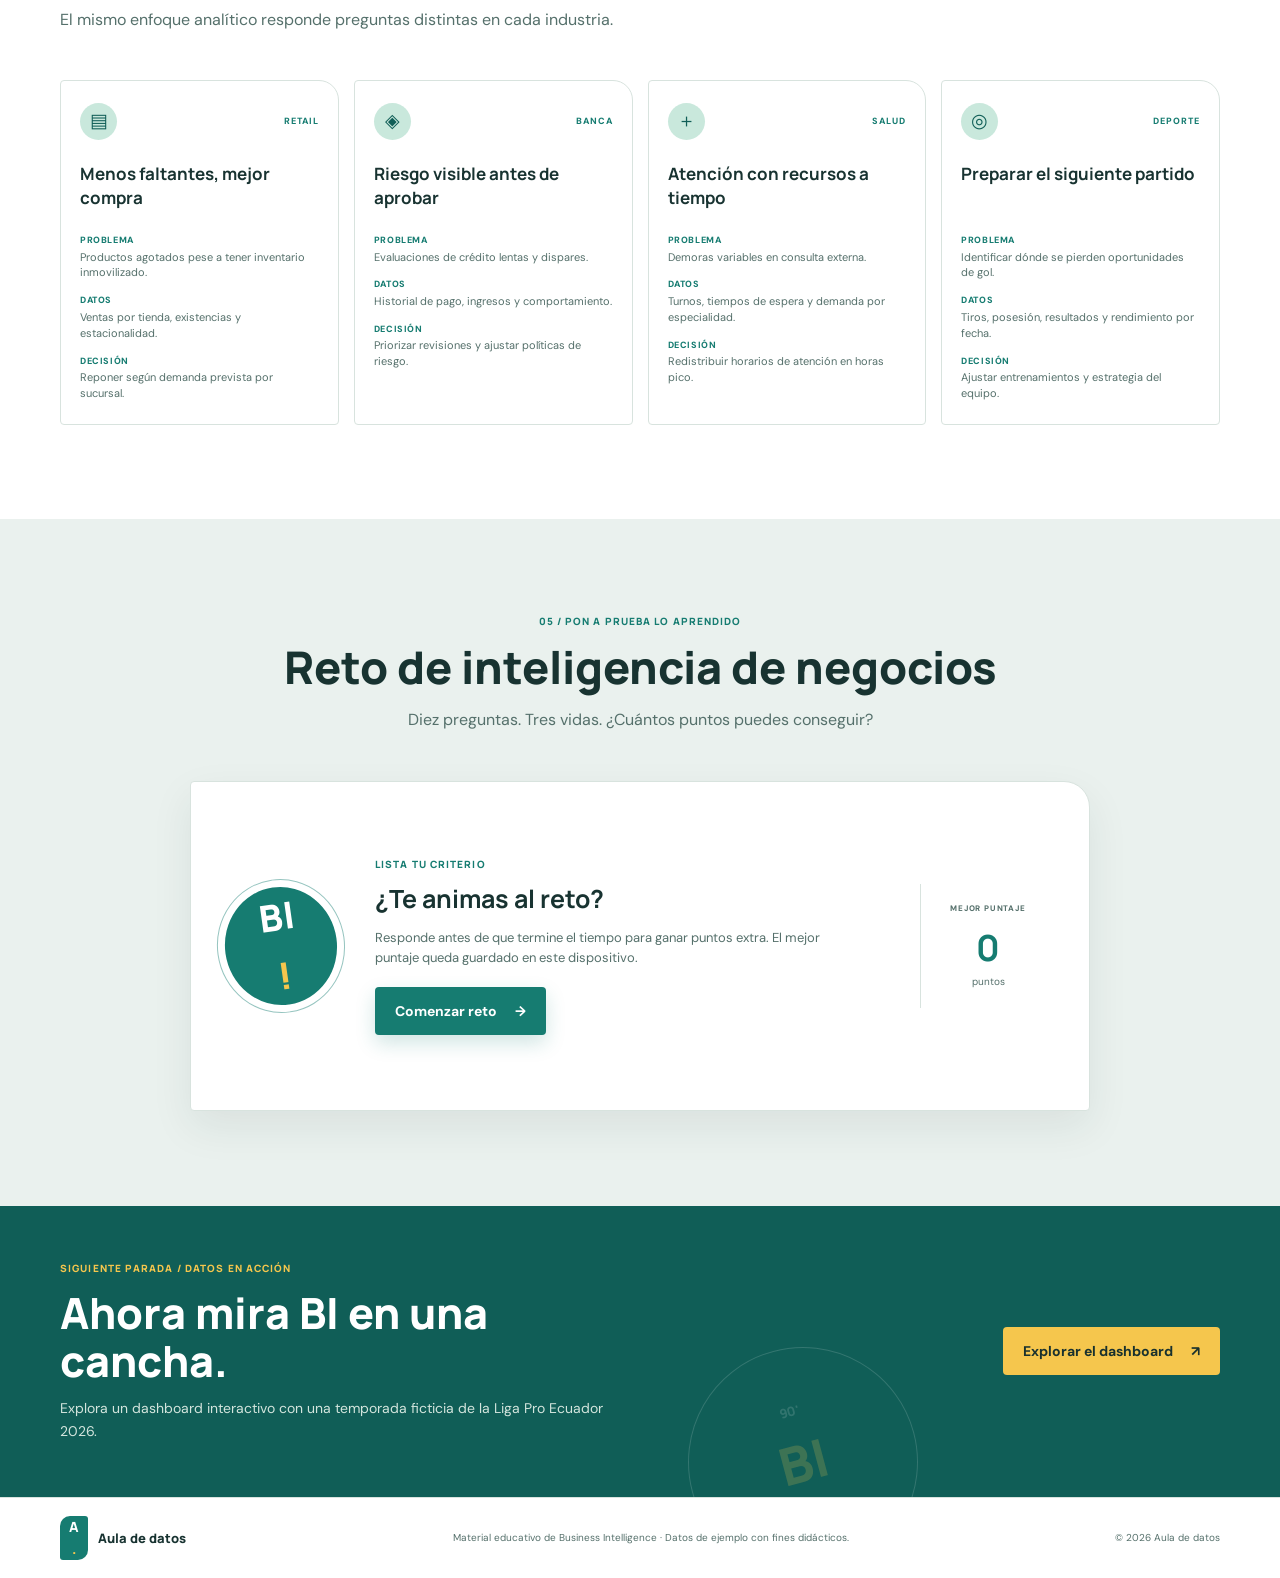
==== commit 74a7b7d6: "." ====
--- a/index.html
+++ b/index.html
@@ -28,11 +28,11 @@
 			<div class="nav-links" id="nav-links">
 				<a class="nav-link active" aria-current="page" href="index.html">Fundamentos BI</a>
 				<a class="nav-link" href="dashboard.html">Dashboard Liga Pro</a>
+				<a class="nav-link nav-link-syllabus" href="silabo.html">Sílabo</a>
 				<button class="theme-toggle icon-button" type="button" aria-label="Activar modo oscuro" title="Cambiar tema">
 					<svg class="theme-sun" viewBox="0 0 24 24" aria-hidden="true"><circle cx="12" cy="12" r="4"/><path d="M12 2v2m0 16v2M4.93 4.93l1.42 1.42m11.3 11.3 1.42 1.42M2 12h2m16 0h2M4.93 19.07l1.42-1.42m11.3-11.3 1.42-1.42"/></svg>
 				</button>
 			</div>
-			<a class="nav-link nav-link-syllabus" href="silabo.html">Sílabo y Juegos</a>
 		</nav>
 	</header>
 
--- a/css/styles.css
+++ b/css/styles.css
@@ -160,8 +160,10 @@
   .navbar { gap: 8px; }
   .navbar > .brand { order: 0; gap: 6px; font-size: 12px; }
   .navbar > .brand .brand-mark { width: 30px; }
-  .navbar > .nav-link-syllabus { order: 1; min-height: 34px; margin-left: auto; padding-inline: 8px; font-size: 10px; }
-  .navbar > .nav-toggle { order: 2; margin-left: 0; }
-  .navbar > .nav-links { order: 3; }
+  .navbar > .nav-toggle { order: 1; margin-left: 0; }
+  .navbar > .nav-links { order: 2; }
+  .nav-links .nav-link-syllabus { min-height: 0; justify-content: flex-start; padding: 12px 5px; border: 0; border-radius: 0; background: transparent; color: var(--ink-soft); font-size: 13px; }
+  .nav-links .nav-link-syllabus:hover, .nav-links .nav-link-syllabus.active { background: transparent; color: var(--teal); }
+  .nav-links .nav-link-syllabus.active::after { display: block; }
 }
-@media (max-width: 360px) { .navbar > .brand { font-size: 11px; }.navbar > .nav-link-syllabus { padding-inline: 6px; font-size: 9px; }.navbar > .nav-toggle { width: 36px; height: 36px; } }
+@media (max-width: 360px) { .navbar > .brand { font-size: 11px; }.navbar > .nav-toggle { width: 36px; height: 36px; } }
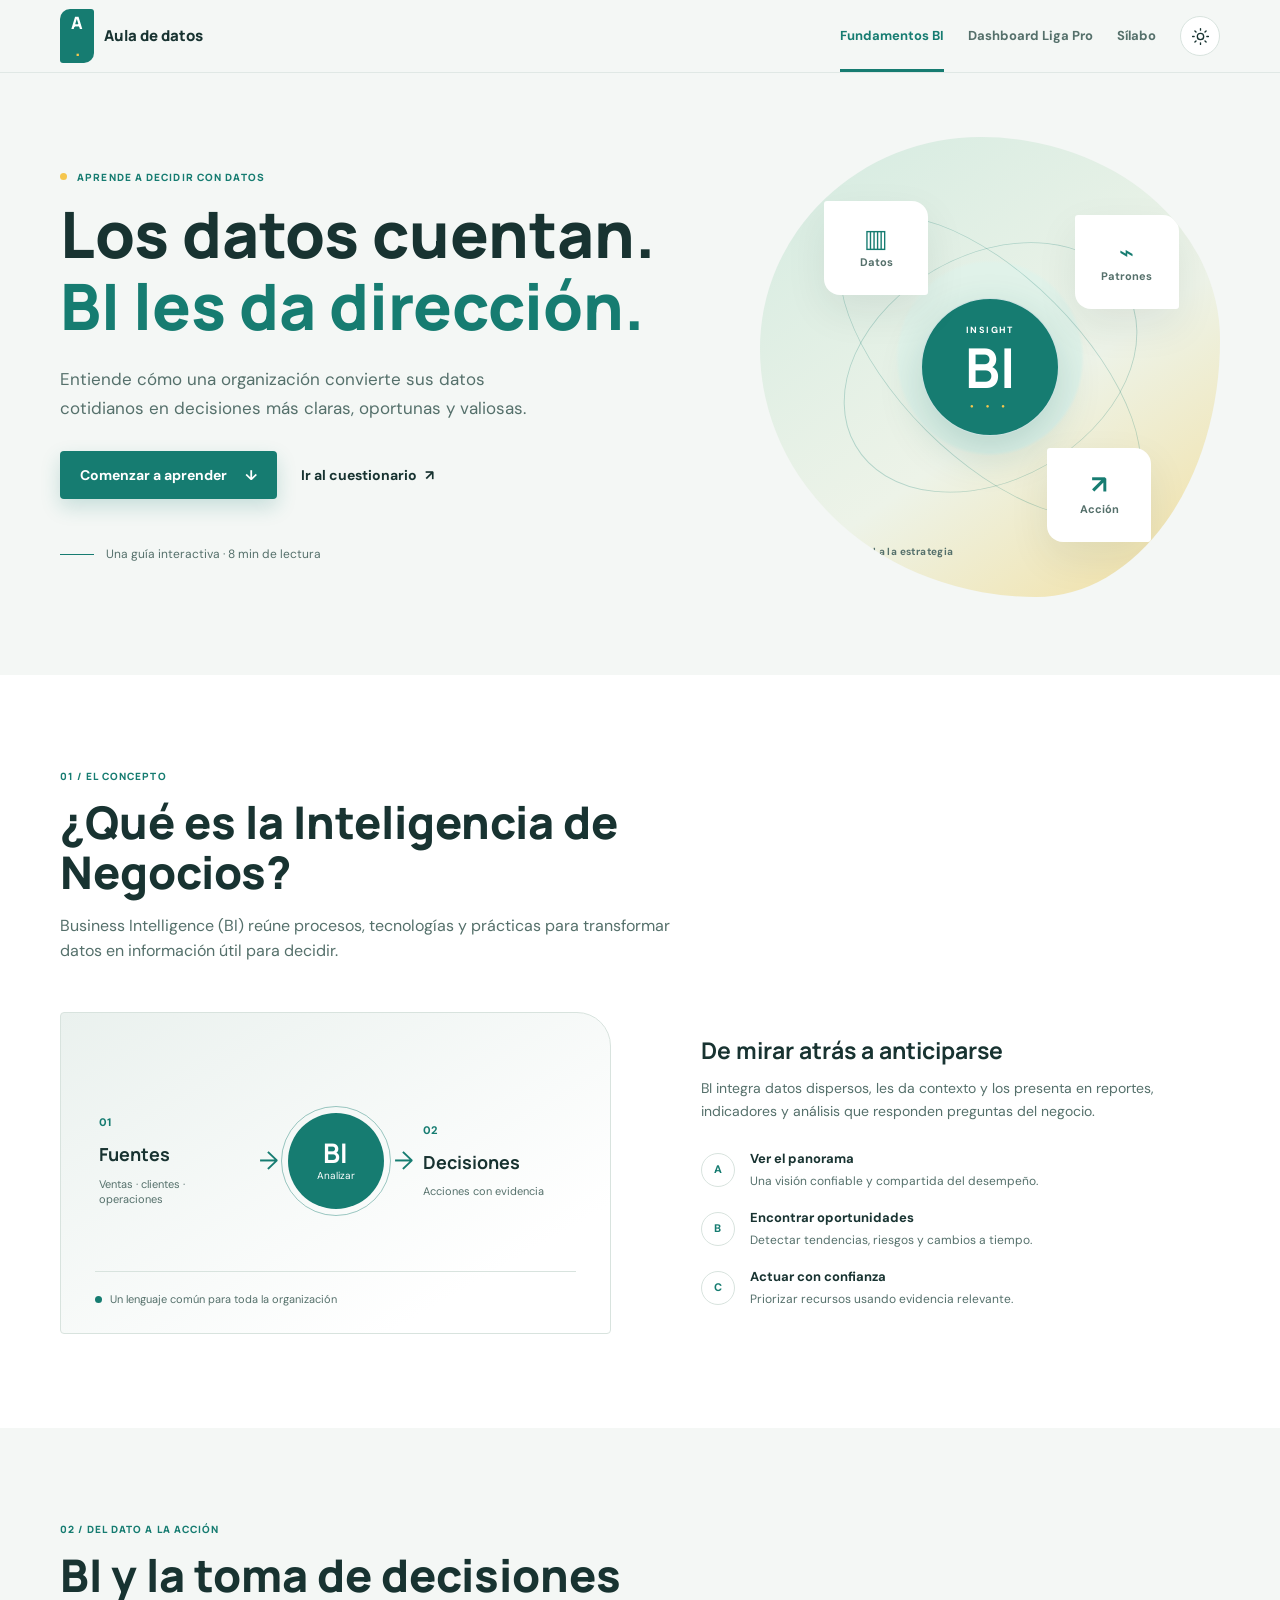
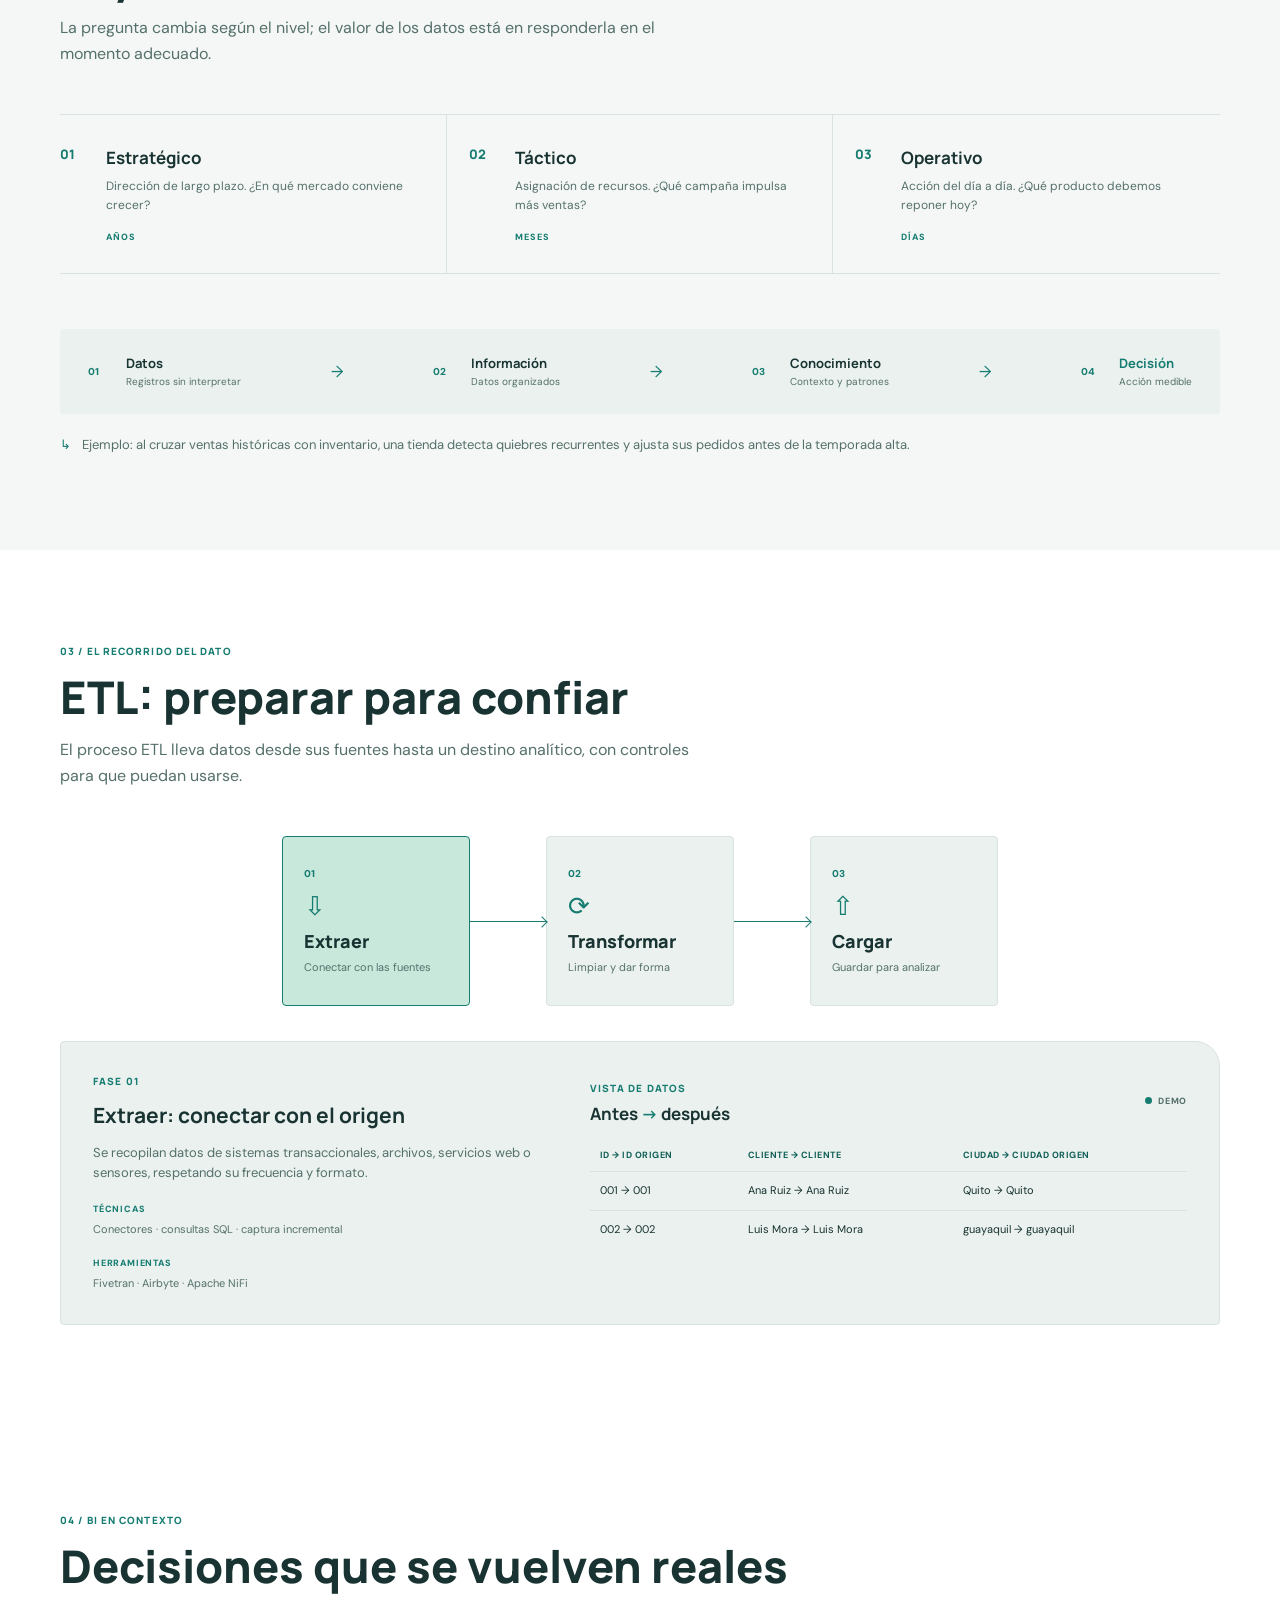
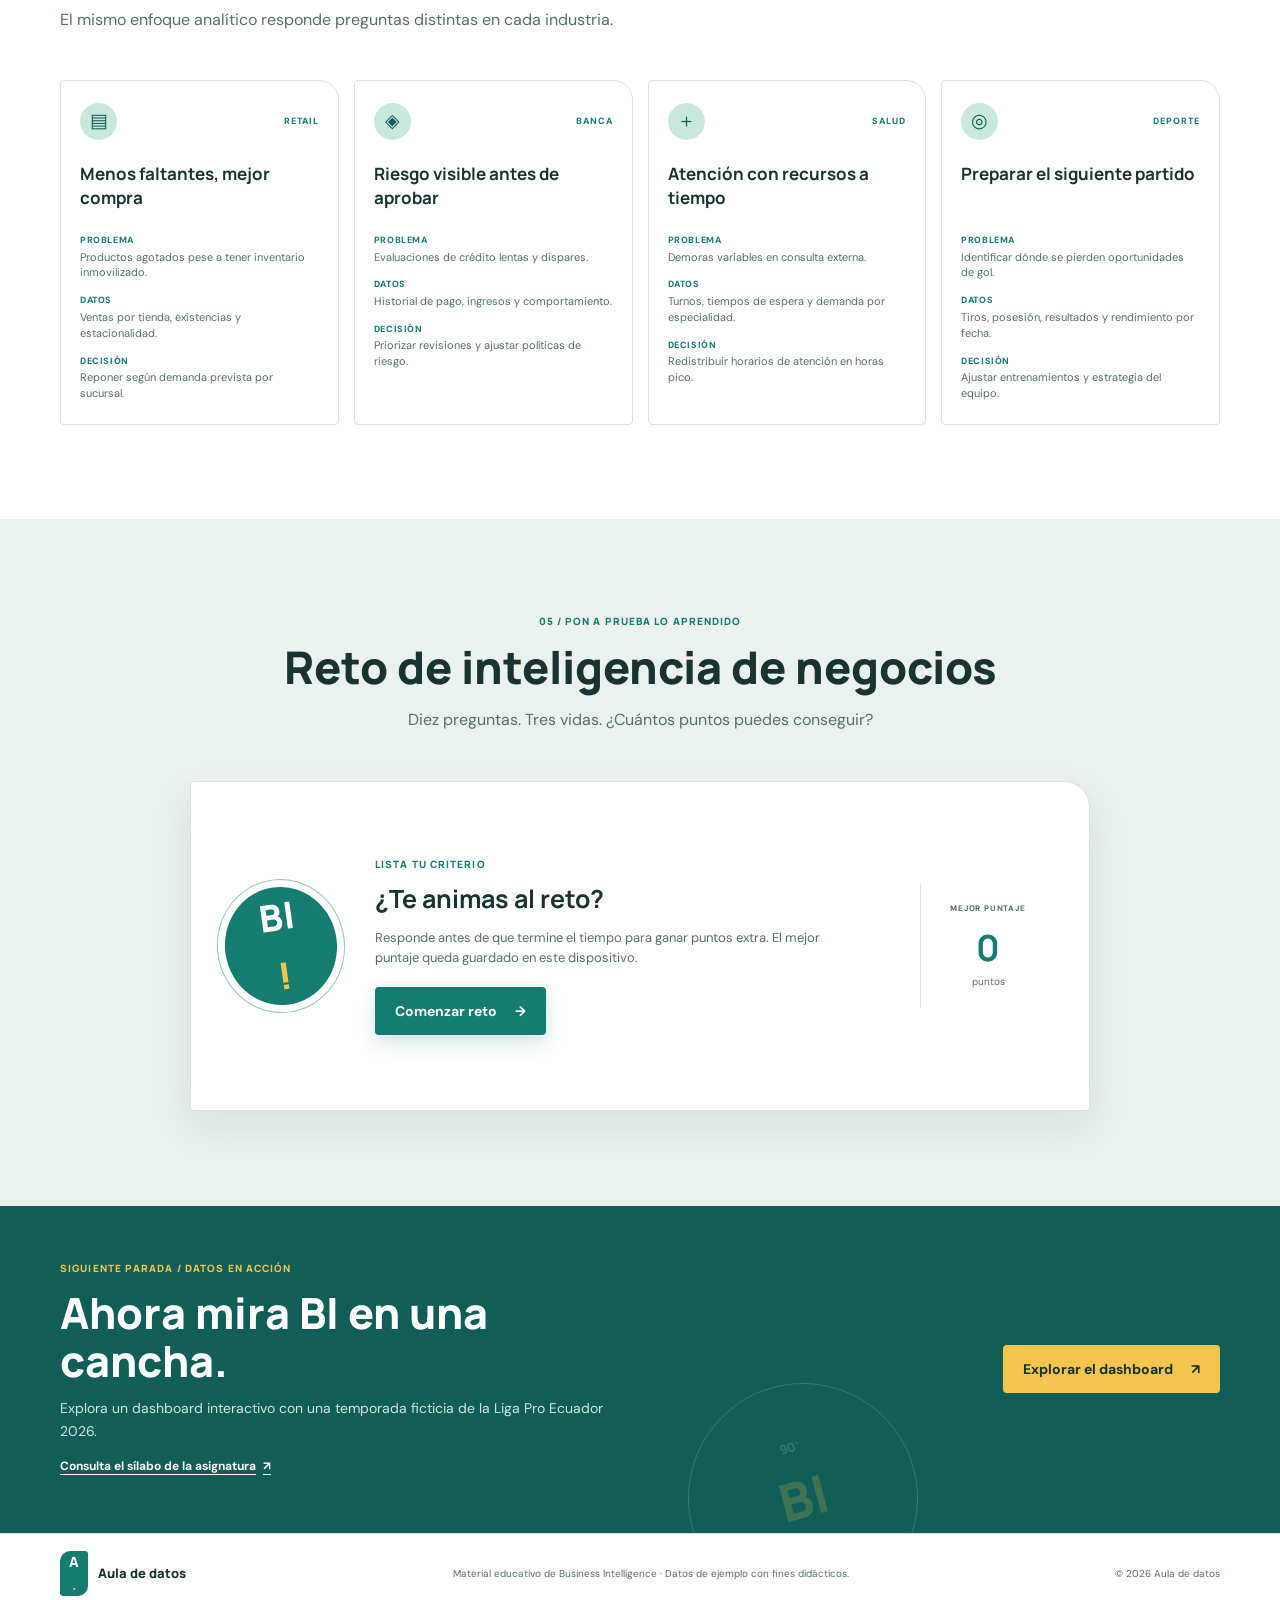
==== commit 7d25c65a: "." ====
--- a/index.html
+++ b/index.html
@@ -28,7 +28,7 @@
 			<div class="nav-links" id="nav-links">
 				<a class="nav-link active" aria-current="page" href="index.html">Fundamentos BI</a>
 				<a class="nav-link" href="dashboard.html">Dashboard Liga Pro</a>
-				<a class="nav-link nav-link-syllabus" href="silabo.html">Sílabo</a>
+				<a class="nav-link" href="silabo.html">Sílabo</a>
 				<button class="theme-toggle icon-button" type="button" aria-label="Activar modo oscuro" title="Cambiar tema">
 					<svg class="theme-sun" viewBox="0 0 24 24" aria-hidden="true"><circle cx="12" cy="12" r="4"/><path d="M12 2v2m0 16v2M4.93 4.93l1.42 1.42m11.3 11.3 1.42 1.42M2 12h2m16 0h2M4.93 19.07l1.42-1.42m11.3-11.3 1.42-1.42"/></svg>
 				</button>
@@ -165,7 +165,7 @@
 		</section>
 
 		<section class="dashboard-cta" aria-labelledby="cta-title">
-			<div class="container cta-inner reveal"><div><p class="eyebrow">SIGUIENTE PARADA / DATOS EN ACCIÓN</p><h2 id="cta-title">Ahora mira BI en una cancha.</h2><p>Explora un dashboard interactivo con una temporada ficticia de la Liga Pro Ecuador 2026.</p></div><a class="button button-light" href="dashboard.html">Explorar el dashboard <span aria-hidden="true">↗</span></a><div class="cta-score" aria-hidden="true"><span>90'</span><span>BI</span><span>2026</span></div></div>
+			<div class="container cta-inner reveal"><div><p class="eyebrow">SIGUIENTE PARADA / DATOS EN ACCIÓN</p><h2 id="cta-title">Ahora mira BI en una cancha.</h2><p>Explora un dashboard interactivo con una temporada ficticia de la Liga Pro Ecuador 2026.</p><a class="course-cta-link" href="silabo.html">Consulta el sílabo de la asignatura <span aria-hidden="true">↗</span></a></div><a class="button button-light" href="dashboard.html">Explorar el dashboard <span aria-hidden="true">↗</span></a><div class="cta-score" aria-hidden="true"><span>90'</span><span>BI</span><span>2026</span></div></div>
 		</section>
 	</main>
 
--- a/css/styles.css
+++ b/css/styles.css
@@ -57,9 +57,6 @@
 .nav-link { position: relative; color: var(--ink-soft); font-size: 13px; font-weight: 700; text-decoration: none; transition: color .2s; }
 .nav-link:hover, .nav-link.active { color: var(--teal); }
 .nav-link.active::after { position: absolute; right: 0; bottom: -26px; left: 0; height: 3px; background: var(--teal); content: ''; }
-.nav-link-syllabus { display: inline-flex; min-height: 36px; align-items: center; padding: 0 11px; border: 1px solid var(--teal); border-radius: 3px 10px 3px 3px; background: var(--teal-soft); color: var(--teal-dark); white-space: nowrap; }
-.nav-link-syllabus:hover, .nav-link-syllabus.active { background: var(--teal); color: #fff; }
-.nav-link-syllabus.active::after { display: none; }
 .icon-button { display: grid; width: 40px; height: 40px; place-items: center; padding: 0; border: 1px solid var(--line); border-radius: 50%; background: var(--surface); cursor: pointer; transition: border-color .2s, transform .2s; }
 .icon-button:hover { transform: translateY(-2px); border-color: var(--teal); }
 .icon-button svg { width: 19px; fill: none; stroke: currentColor; stroke-linecap: round; stroke-linejoin: round; stroke-width: 1.7; }
@@ -149,6 +146,7 @@
 .case-card h3 { min-height: 52px; margin: 22px 0 19px; font-family: var(--font-display); font-size: 17px; line-height: 1.4; }.case-card dl { display: grid; gap: 12px; margin: 0; }.case-card dl div { display: grid; gap: 2px; }.case-card dt { color: var(--teal); font-size: 9px; font-weight: 800; letter-spacing: .6px; text-transform: uppercase; }.case-card dd { margin: 0; color: var(--ink-soft); font-size: 11px; line-height: 1.45; }
 .quiz-section { padding-block: 95px; background: var(--surface-alt); }.quiz-section .section-heading { margin-inline: auto; text-align: center; }.quiz-section .section-heading > p:last-child { margin-inline: auto; }
 .dashboard-cta { overflow: hidden; background: var(--teal-dark); color: #fff; }.cta-inner { position: relative; display: flex; min-height: 270px; align-items: center; justify-content: space-between; gap: 32px; padding-block: 55px; }.dashboard-cta .eyebrow { color: var(--yellow); }.dashboard-cta h2 { max-width: 540px; font-size: clamp(29px, 4vw, 43px); }.dashboard-cta p:not(.eyebrow) { max-width: 560px; margin: 12px 0 0; color: #d3e5dd; font-size: 14px; }.cta-inner > .button { position: relative; z-index: 2; flex: 0 0 auto; }
+.course-cta-link { display: inline-flex; align-items: center; gap: 7px; margin-top: 15px; color: #fff; font-size: 12px; font-weight: 700; text-underline-offset: 4px; }
 .cta-score { position: absolute; right: 26%; bottom: -80px; display: flex; width: 230px; aspect-ratio: 1; flex-direction: column; align-items: center; justify-content: center; border: 1px solid rgba(255,255,255,.15); border-radius: 50%; color: rgba(255,255,255,.14); font-family: var(--font-display); font-size: 13px; font-weight: 800; transform: rotate(-15deg); }.cta-score span:nth-child(2) { color: rgba(245,198,77,.2); font-size: 52px; }
 .site-footer { border-top: 1px solid var(--line); background: var(--surface); }.footer-inner { display: flex; min-height: 80px; align-items: center; justify-content: space-between; gap: 20px; }.footer-brand { font-size: 13px; }.footer-brand .brand-mark { width: 28px; font-size: 14px; }.footer-inner p, .footer-inner > span { color: var(--ink-soft); font-size: 10px; }
 .reveal { opacity: 0; transform: translateY(16px); transition: opacity .55s ease, transform .55s ease; }.reveal.is-visible { opacity: 1; transform: translateY(0); }
@@ -162,8 +160,5 @@
   .navbar > .brand .brand-mark { width: 30px; }
   .navbar > .nav-toggle { order: 1; margin-left: 0; }
   .navbar > .nav-links { order: 2; }
-  .nav-links .nav-link-syllabus { min-height: 0; justify-content: flex-start; padding: 12px 5px; border: 0; border-radius: 0; background: transparent; color: var(--ink-soft); font-size: 13px; }
-  .nav-links .nav-link-syllabus:hover, .nav-links .nav-link-syllabus.active { background: transparent; color: var(--teal); }
-  .nav-links .nav-link-syllabus.active::after { display: block; }
 }
 @media (max-width: 360px) { .navbar > .brand { font-size: 11px; }.navbar > .nav-toggle { width: 36px; height: 36px; } }
